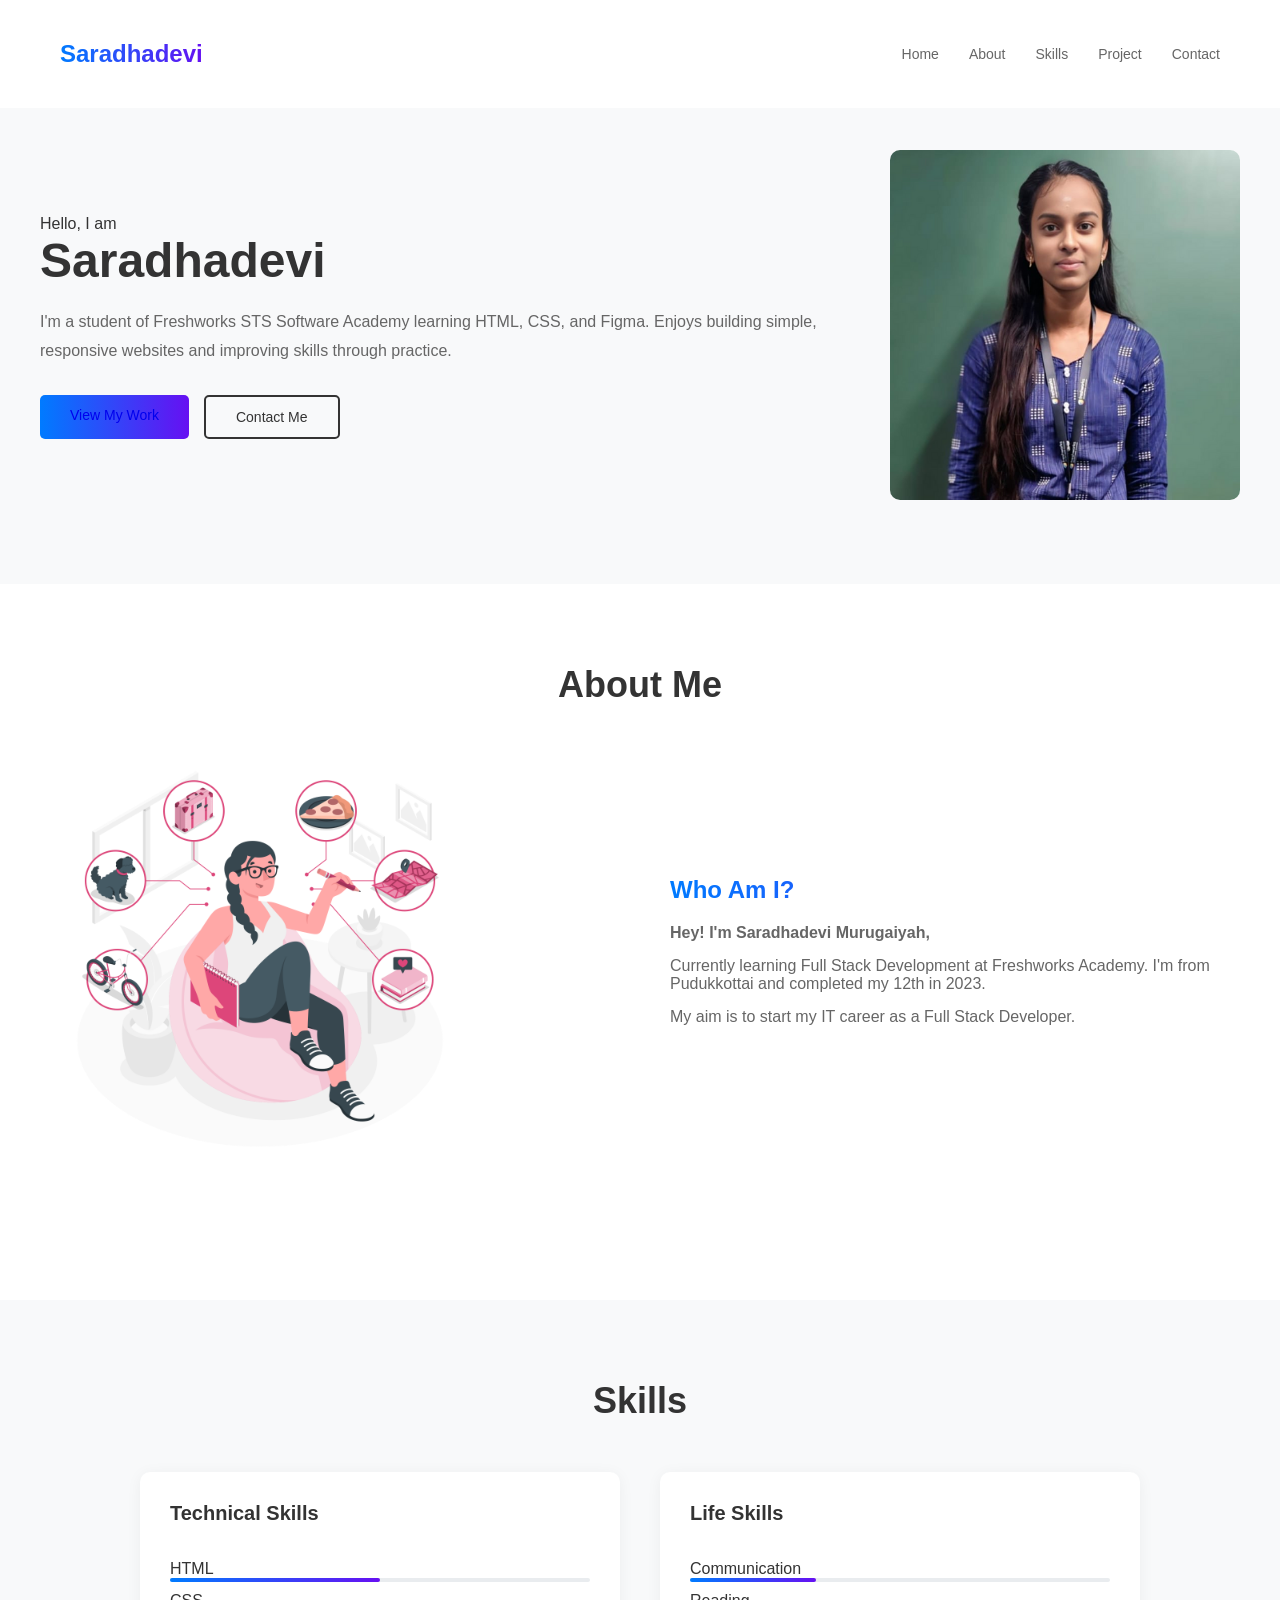
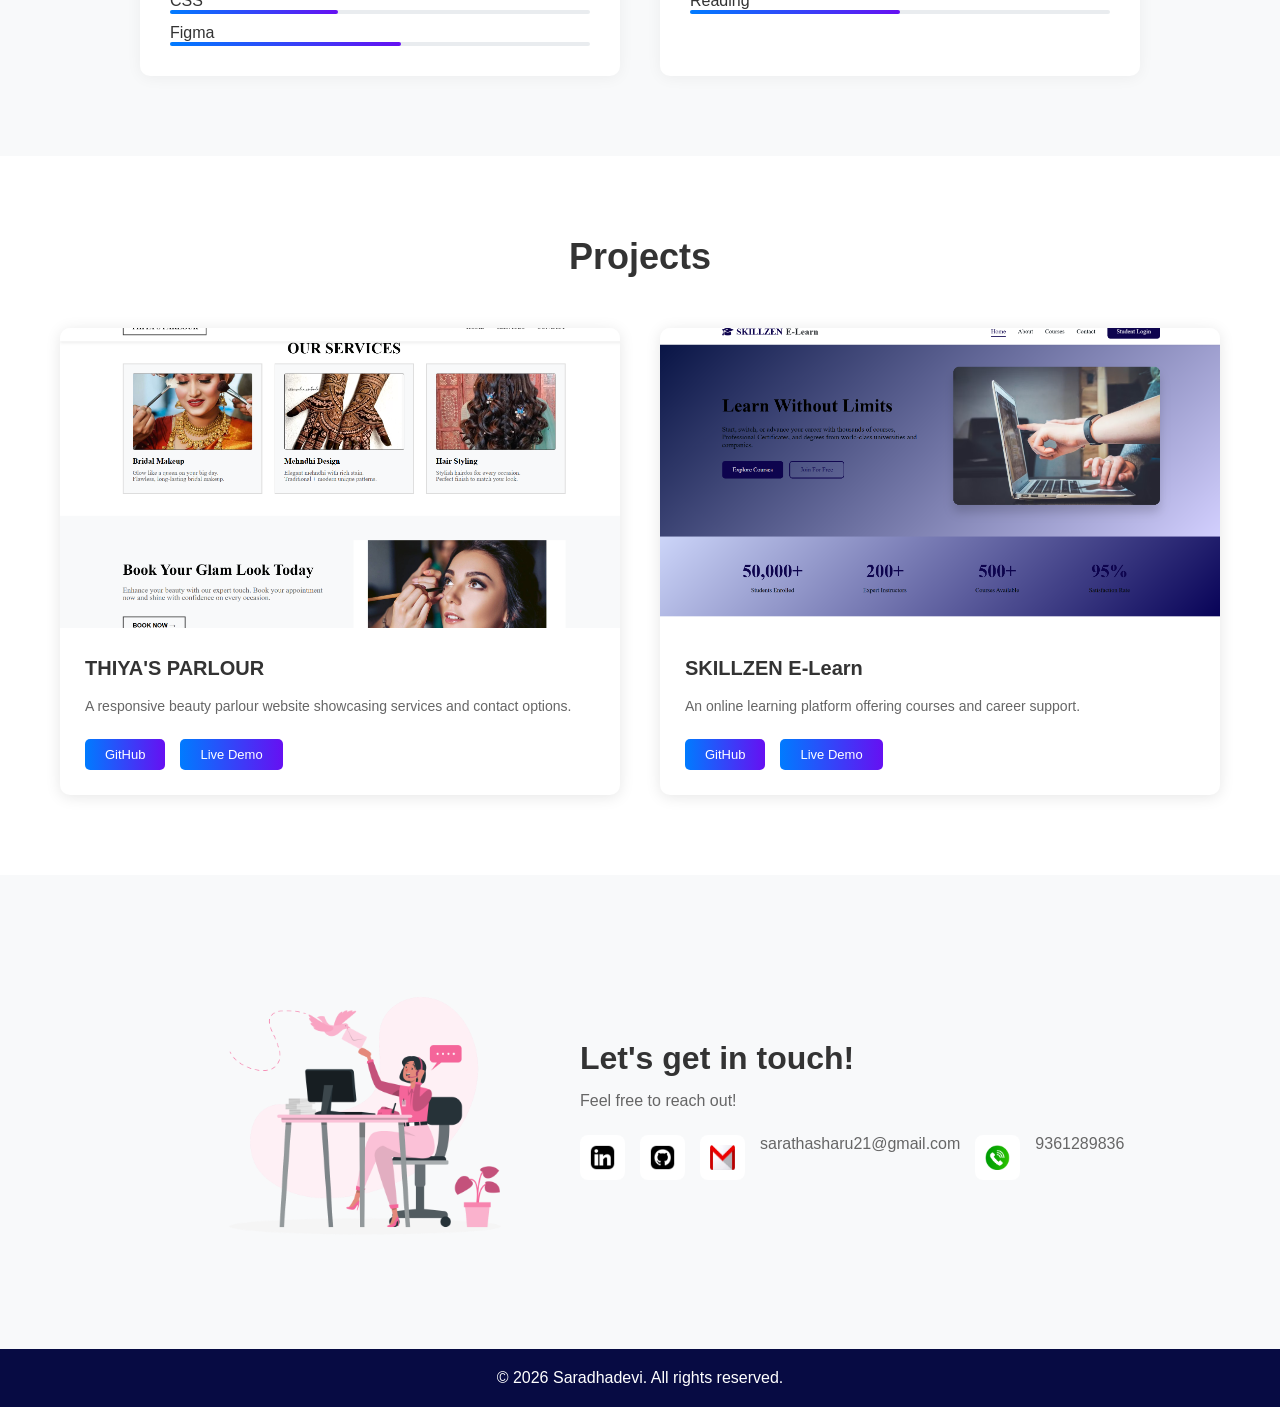
==== index.html @ 13717f13 "changes" ====
<!doctype html>
<html lang="en">
  <head>
    <meta charset="UTF-8" />
    <meta name="viewport" content="width=device-width, initial-scale=1.0" />
    <title>Saradhadevi | Portfolio</title>
    <link rel="stylesheet" href="style.css" />
  </head>

  <body>
    <!-- Navigation -->
    <nav>
      <div class="nav-container">
        <a href="#home" class="logo">Saradhadevi</a>
        <ul class="nav-links">
          <li><a href="#home">Home</a></li>
          <li><a href="#about">About</a></li>
          <li><a href="#skills">Skills</a></li>
          <li><a href="#portfolio">Project</a></li>
          <li><a href="#contact">Contact</a></li>
        </ul>
      </div>
    </nav>

    <!-- Home Section -->
    <section id="home" class="home-section">
      <div class="home-container">
        <div class="home-text">
          <p class="heading">Hello, I am</p>
          <h1 class="name">Saradhadevi</h1>
          <p class="description">
            I'm a student of Freshworks STS Software Academy learning HTML, CSS,
            and Figma. Enjoys building simple, responsive websites and improving
            skills through practice.
          </p>
          <div class="buttons">
            <a href="#portfolio" class="btn btn-primary">View My Work</a>
            <a href="#contact" class="btn btn-secondary">Contact Me</a>
          </div>
        </div>
        <div class="home-image">
          <img src="assets/saratha's pic.png" alt="Saradhadevi" />
        </div>
      </div>
    </section>

    <!-- About Section -->
    <section id="about" class="about-section">
      <h2 class="section-title">About Me</h2>

      <div class="about-block">
        <div class="about-image">
          <img src="assets/about-me1.png" alt="Saradhadevi at work" />
        </div>
        <div class="about-text">
          <h3>Who Am I?</h3>
          <p><strong>Hey! I'm Saradhadevi Murugaiyah,</strong></p>
          <p>
            Currently learning Full Stack Development at Freshworks Academy. I'm
            from Pudukkottai and completed my 12th in 2023.
          </p>
          <p>My aim is to start my IT career as a Full Stack Developer.</p>
        </div>
      </div>
    </section>

    <!-- Skills Section -->
    <section id="skills" class="skills-section">
      <h2 class="section-title">Skills</h2>

      <div class="skills-container">
        <div class="skills-box">
          <h3>Technical Skills</h3>

          <div class="skill">
            <span>HTML</span>
            <div class="skill-bar">
              <div class="skill-fill" style="width: 50%"></div>
            </div>
          </div>

          <div class="skill">
            <span>CSS</span>
            <div class="skill-bar">
              <div class="skill-fill" style="width: 40%"></div>
            </div>
          </div>

          <div class="skill">
            <span>Figma</span>
            <div class="skill-bar">
              <div class="skill-fill" style="width: 55%"></div>
            </div>
          </div>
        </div>

        <div class="skills-box">
          <h3>Life Skills</h3>

          <div class="skill">
            <span>Communication</span>
            <div class="skill-bar">
              <div class="skill-fill" style="width: 30%"></div>
            </div>
          </div>

          <div class="skill">
            <span>Reading</span>
            <div class="skill-bar">
              <div class="skill-fill" style="width: 50%"></div>
            </div>
          </div>
        </div>
      </div>
    </section>

    <!-- Projects Section -->
    <section id="portfolio" class="portfolio-section">
      <h2 class="section-title">Projects</h2>

      <div class="projects-container">
        <div class="project-card">
          <img src="assets/parlour.png" alt="Thiya's Parlour" />
          <div class="project-info">
            <h3>THIYA'S PARLOUR</h3>
            <p>
              A responsive beauty parlour website showcasing services and
              contact options.
            </p>
            <div class="project-links">
              <a href="https://github.com/sarathasharu21-bot/static-webpage"
                >GitHub</a
              >
              <a href="https://sarathasharu21-bot.github.io/static-webpage/"
                >Live Demo</a
              >
            </div>
          </div>
        </div>

        <div class="project-card">
          <img src="assets/Skillzen.png" alt="Skillzen E-Learn" />
          <div class="project-info">
            <h3>SKILLZEN E-Learn</h3>
            <p>
              An online learning platform offering courses and career support.
            </p>
            <div class="project-links">
              <a href="https://github.com/sarathasharu21-bot/Skillzen"
                >GitHub</a
              >
              <a href="https://sarathasharu21-bot.github.io/Skillzen-E-Learn/"
                >Live Demo</a
              >
            </div>
          </div>
        </div>
      </div>
    </section>

    <!-- Contact Section -->
    <section id="contact" class="contact-section">
      <div class="contact-container">
        <div class="contact-image">
          <img src="assets/Contact-me-img.png" alt="Contact" />
        </div>

        <div class="contact-text">
          <h2>Let's get in touch!</h2>
          <p>Feel free to reach out!</p>

          <div class="social-links">
            <a href="https://linkedin.com/in/saradhadevi-m-418635389/">
              <img src="assets/linkedin.png" alt="LinkedIn" />
            </a>

            <a href="https://github.com/">
              <img src="assets/github.png" alt="GitHub" />
            </a>

            <a href="mailto:sarathasharu21@gmail.com">
              <img src="assets/mail.png" alt="Email" />
            </a>
            <p>sarathasharu21@gmail.com</p>

            <a href="tel:+919361289836">
              <img src="assets/call.png" alt="Phone" />
            </a>
            <p>9361289836</p>
          </div>
        </div>
      </div>
    </section>

    <!-- Footer -->
    <footer>
      <p>&copy; 2026 Saradhadevi. All rights reserved.</p>
    </footer>
  </body>
</html>
---- style.css ----
* {
  margin: 0;
  padding: 0;
  box-sizing: border-box;
}

body {
  font-family: "Poppins", sans-serif;
  font-size: 16px;
  color: #333;
  background-color: #fff;
}

a {
  text-decoration: none;
}

/* navbar */
nav {
  background-color: #fff;
  padding: 20px;
  position: fixed;
  left: 0;
  right: 0;
}

.nav-container {
  max-width: 1200px;
  margin: auto;
  padding: 20px;
  display: flex;
  justify-content: space-between;
  align-items: center; 
} 

.logo {
  font-size: 24px;
  font-weight: 700;
  background: linear-gradient(to right, #007bff, #6610f2);
  -webkit-background-clip: text;
  -webkit-text-fill-color: transparent;
  background-clip: text;
}

.nav-links {
  display: flex;
  list-style: none;
  gap: 30px;
}

.nav-links a {
  font-size: 14px;
  font-weight: 500;
  color: #666;
}

.nav-links a:hover {
  color: #007bff;
}

/* Home Section */
.home-section {
  padding: 150px 20px 80px;
  background-color: #f8f9fa;
}

.home-container {
  max-width: 1200px;
  margin: 0 auto;
  display: flex;
  align-items: center;
  gap: 60px;
}

.home-text {
  flex: 1;
}

.Heading {
  font-size: 18px;
  color: #666;
  margin-bottom: 10px;
}

.name {
  font-size: 48px;
  font-weight: 700;
  color: #333;
  margin-bottom: 20px;
}

.description {
  font-size: 16px;
  color: #666;
  margin-bottom: 30px;
  line-height: 1.8;
}

.buttons {
  display: flex;
  gap: 15px;
}

.btn {
  padding: 12px 30px;
  font-size: 14px;
  font-weight: 500;
  border-radius: 5px;
  cursor: pointer;
}

.btn-primary {
  background: linear-gradient(to right, #007bff, #6610f2);
}

.btn-primary:hover {
  background: linear-gradient(to right, #0056b3, #520dc2);
}

.btn-secondary {
  background-color: transparent;
  color: #333;
  border: 2px solid #333;
}

.btn-secondary:hover {
  background-color: #333;
  color: #fff;
}

.home-image {
  text-align: center;
}

.home-image img {
  max-width: 350px;
  border-radius: 10px;
}

/* SECTION TITLE */
.section-title {
  font-size: 36px;
  font-weight: 700;
  text-align: center;
  margin-bottom: 50px;
  color: #333;
}

/* ABOUT SECTION */
.about-section {
  padding: 80px 20px;
  max-width: 1200px;
  margin: 0 auto;
}

.about-block {
  display: flex;
  align-items: center;
  gap: 60px;
  margin-bottom: 60px;
}

.about-image {
  flex: 1;
}

.about-image img {
  border-radius: 10px;
  max-width: 400px;
}

.about-text {
  flex: 1;
}

.about-text h3 {
  font-size: 24px;
  font-weight: 600;
  margin-bottom: 20px;
  background: linear-gradient(to right, #007bff, #6610f2);
  -webkit-background-clip: text;
  -webkit-text-fill-color: transparent;
  background-clip: text;
}

.about-text p {
  margin-bottom: 15px;
  color: #666;
}

/* SKILLS SECTION */
.skills-section {
  padding: 80px 20px;
  background-color: #f8f9fa;
}

.skills-container {
  max-width: 1000px;
  margin: 0 auto;
  display: flex;
  gap: 40px;
}

.skills-box {
  flex: 1;
  background-color: #fff;
  padding: 30px;
  border-radius: 10px;
  box-shadow: 0 2px 15px rgba(0, 0, 0, 0.05);
}

.skills-box h3 {
  font-size: 20px;
  font-weight: 600;
  margin-bottom: 35px;
  color: #333;
}

.skill {
  margin-bottom: 10px;
}

.skill:last-child {
  margin-bottom: 0;
}

.skill-info {
  display: flex;
  justify-content: space-between;
  margin-bottom: 8px;
  font-size: 14px;
  color: #666;
}

.skill-bar {
  height: 4px;
  background-color: #e9ecef;
  border-radius: 10px;
}

.skill-fill {
  height: 100%;
  background: linear-gradient(to right, #007bff, #6610f2);
  border-radius: 20px;
}

/* PROJECT SECTION */
.portfolio-section {
  padding: 80px 20px;
  max-width: 1200px;
  margin: 0 auto;
}

.projects-container {
  display: flex;
  gap: 40px;
}

.project-card {
  flex: 1;
  background-color: #fff;
  border-radius: 10px;
  overflow: hidden;
  box-shadow: 0 2px 15px rgba(0, 0, 0, 0.1);
}

.project-card img {
  width: 100%;
  height: 300px;
  object-fit: cover;
}

.project-info {
  padding: 25px;
}

.project-info h3 {
  font-size: 20px;
  font-weight: 600;
  margin-bottom: 15px;
  color: #333;
}

.project-info p {
  font-size: 14px;
  color: #666;
  margin-bottom: 20px;
  line-height: 1.7;
}

.project-links {
  display: flex;
  gap: 15px;
}

.project-links a {
  padding: 8px 20px;
  font-size: 13px;
  font-weight: 500;
  border-radius: 5px;
  background: linear-gradient(to right, #007bff, #6610f2);
  color: #fff;
}

.project-links a:hover {
  background: linear-gradient(to right, #0056b3, #520dc2);
}

/* CONTACT SECTION */
.contact-section {
  min-height: auto;   
  padding: 60px 80px; 


  background-color: #f8f9fa;
}

.contact-container {
  max-width: 900px;
  margin: 0 auto;
  display: flex;
  align-items: center;
  gap: 40px;
  
}

.contact-image {
  flex: 1;
}

.contact-image img {
  max-width: 350px;
  margin: 0 auto;
}

.contact-text {
  flex: 1;
}

.contact-text h2 {
  font-size: 32px;
  font-weight: 700;
  margin-bottom: 15px;
  color: #333;
}

.contact-text p {
  font-size: 16px;
  color: #666;
  margin-bottom: 25px;
}

.social-links {
  display: flex;
  gap: 15px;
}

.social-links img {
  width: 45px;
  height: 45px;
  padding: 10px;
  background-color: #fff;
  border-radius: 8px;
}

.social-links img:hover {
  background-color: #bcd3e9;
}

/* FOOTER */
footer {
  background-color: #070b43;
  color: #fff;
  text-align: center;
  padding: 20px;
  margin-top: 0;
  width: 100%;
  padding: 20px 0;
}
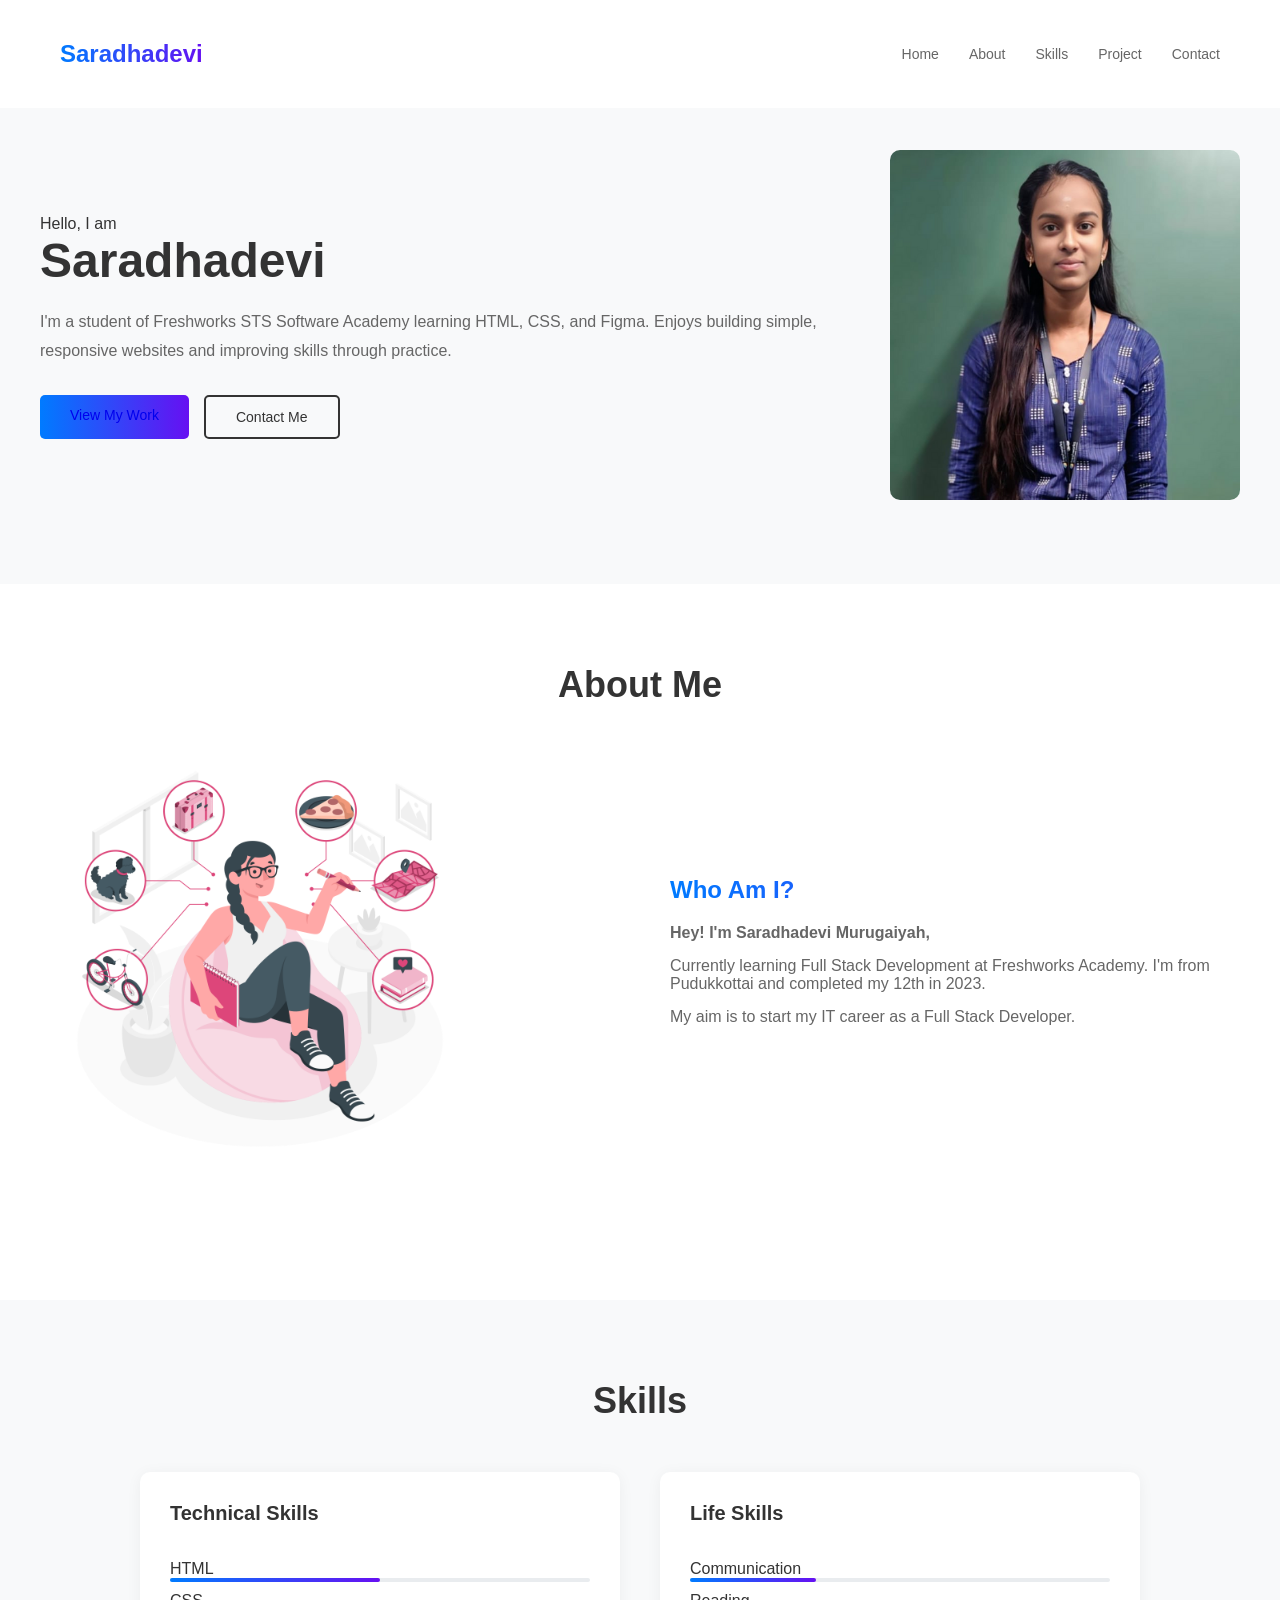
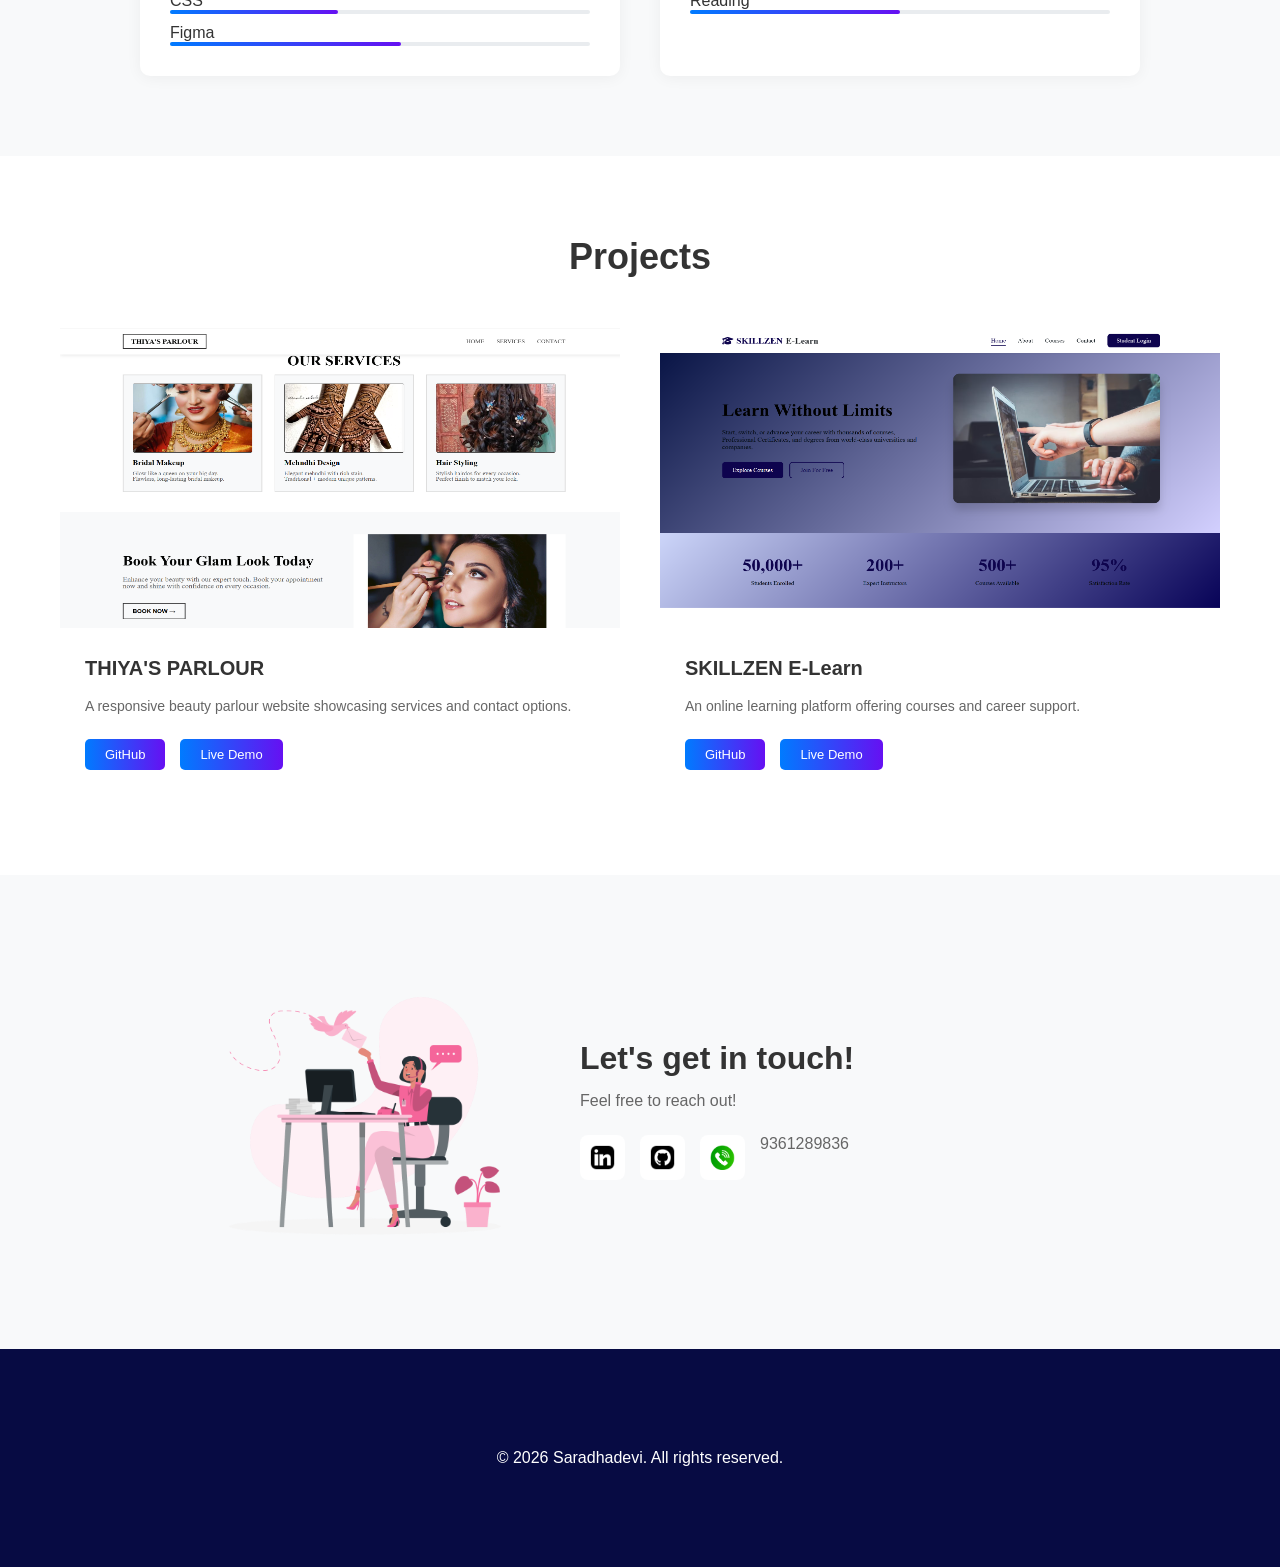
==== commit 92b1c1d4: "changes" ====
--- a/index.html
+++ b/index.html
@@ -178,10 +178,10 @@
               <img src="assets/github.png" alt="GitHub" />
             </a>
 
-            <a href="mailto:sarathasharu21@gmail.com">
-              <img src="assets/mail.png" alt="Email" />
-            </a>
-            <p>sarathasharu21@gmail.com</p>
+            <!-- <a href="mailto:sarathasharu21@gmail.com"> -->
+              <!-- <img src="assets/mail.png" alt="Email" /> -->
+            <!-- </a>
+            <p>sarathasharu21@gmail.com</p> -->
 
             <a href="tel:+919361289836">
               <img src="assets/call.png" alt="Phone" />
--- a/style.css
+++ b/style.css
@@ -106,7 +106,6 @@
   font-size: 14px;
   font-weight: 500;
   border-radius: 5px;
-  cursor: pointer;
 }
 
 .btn-primary {
@@ -260,14 +259,14 @@
   flex: 1;
   background-color: #fff;
   border-radius: 10px;
-  overflow: hidden;
-  box-shadow: 0 2px 15px rgba(0, 0, 0, 0.1);
+  /* overflow: hidden; */
+
 }
 
 .project-card img {
   width: 100%;
   height: 300px;
-  object-fit: cover;
+  /* object-fit: cover; */
 }
 
 .project-info {
@@ -310,8 +309,6 @@
 .contact-section {
   min-height: auto;   
   padding: 60px 80px; 
-
-
   background-color: #f8f9fa;
 }
 
@@ -324,18 +321,12 @@
   
 }
 
-.contact-image {
-  flex: 1;
-}
 
 .contact-image img {
   max-width: 350px;
   margin: 0 auto;
 }
 
-.contact-text {
-  flex: 1;
-}
 
 .contact-text h2 {
   font-size: 32px;
@@ -375,8 +366,8 @@
   padding: 20px;
   margin-top: 0;
   width: 100%;
-  padding: 20px 0;
-}
-
-
-
+  padding: 100px 0;
+}
+
+
+
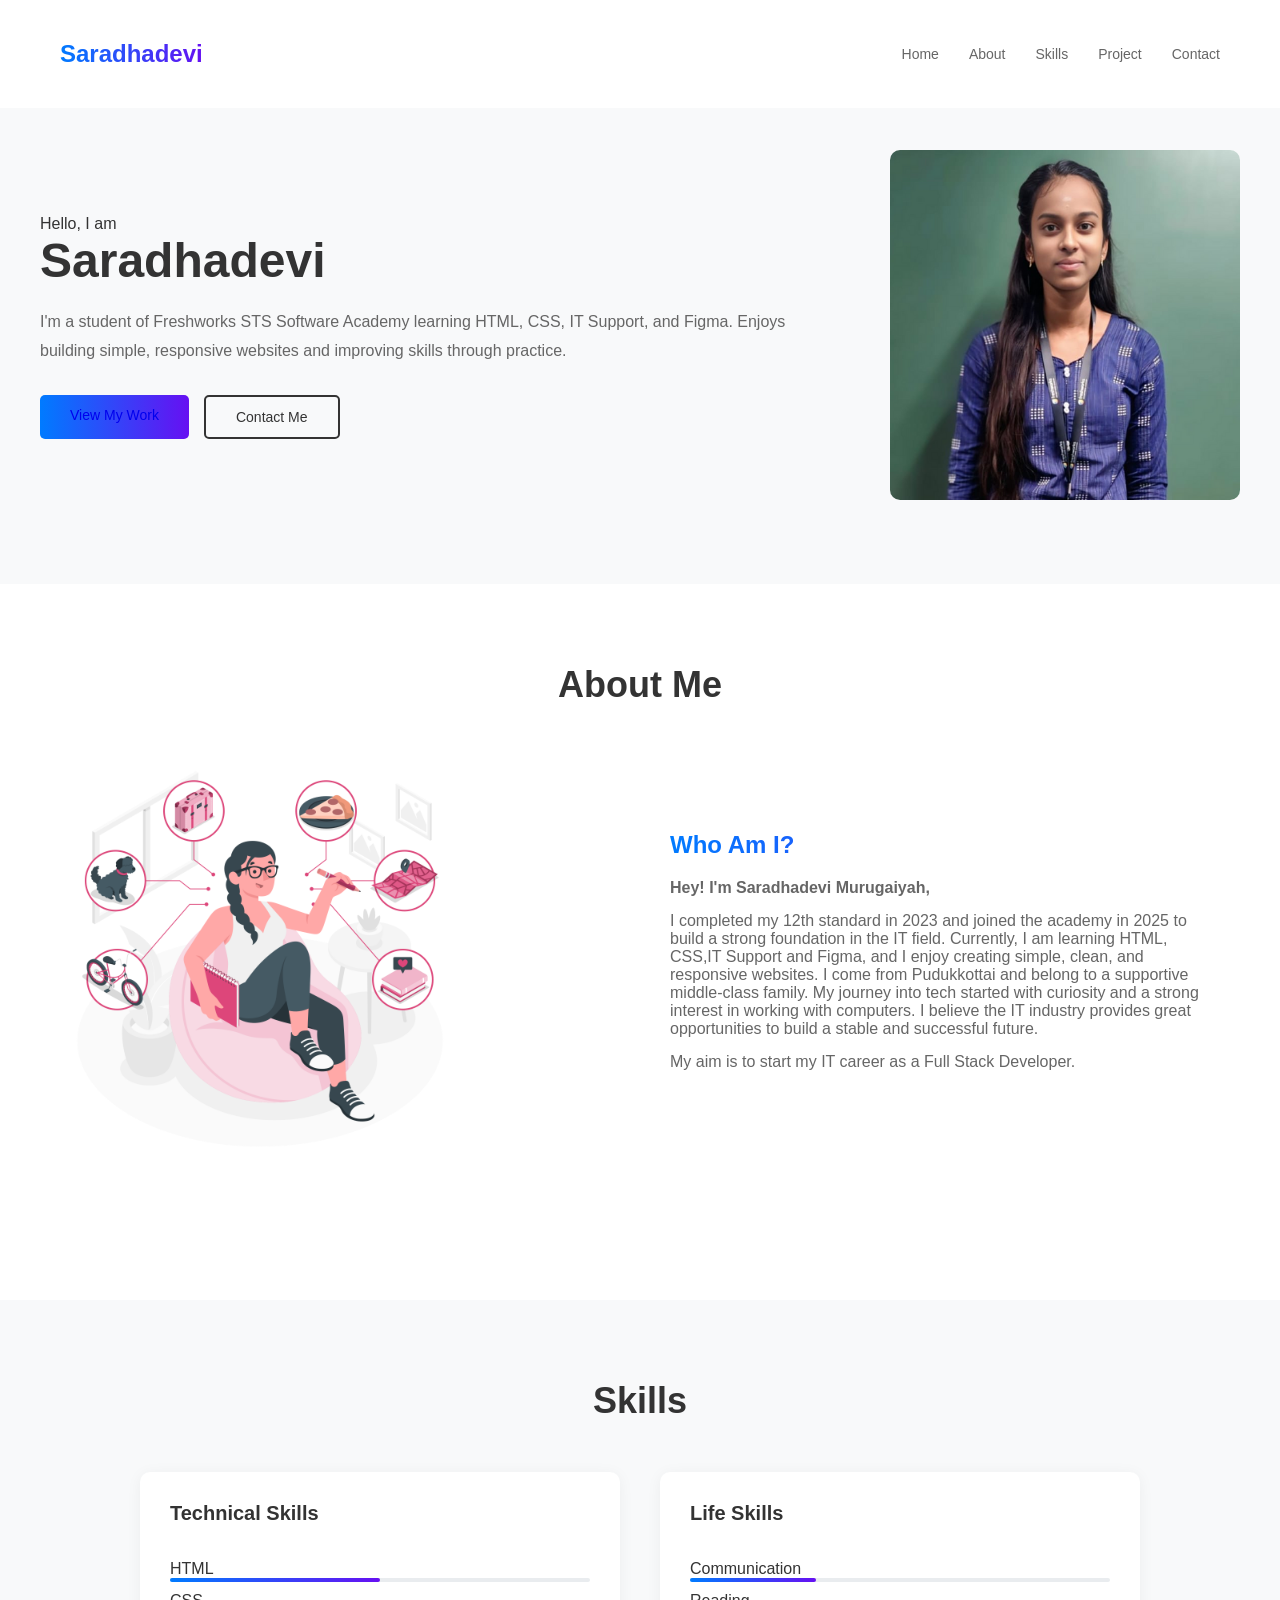
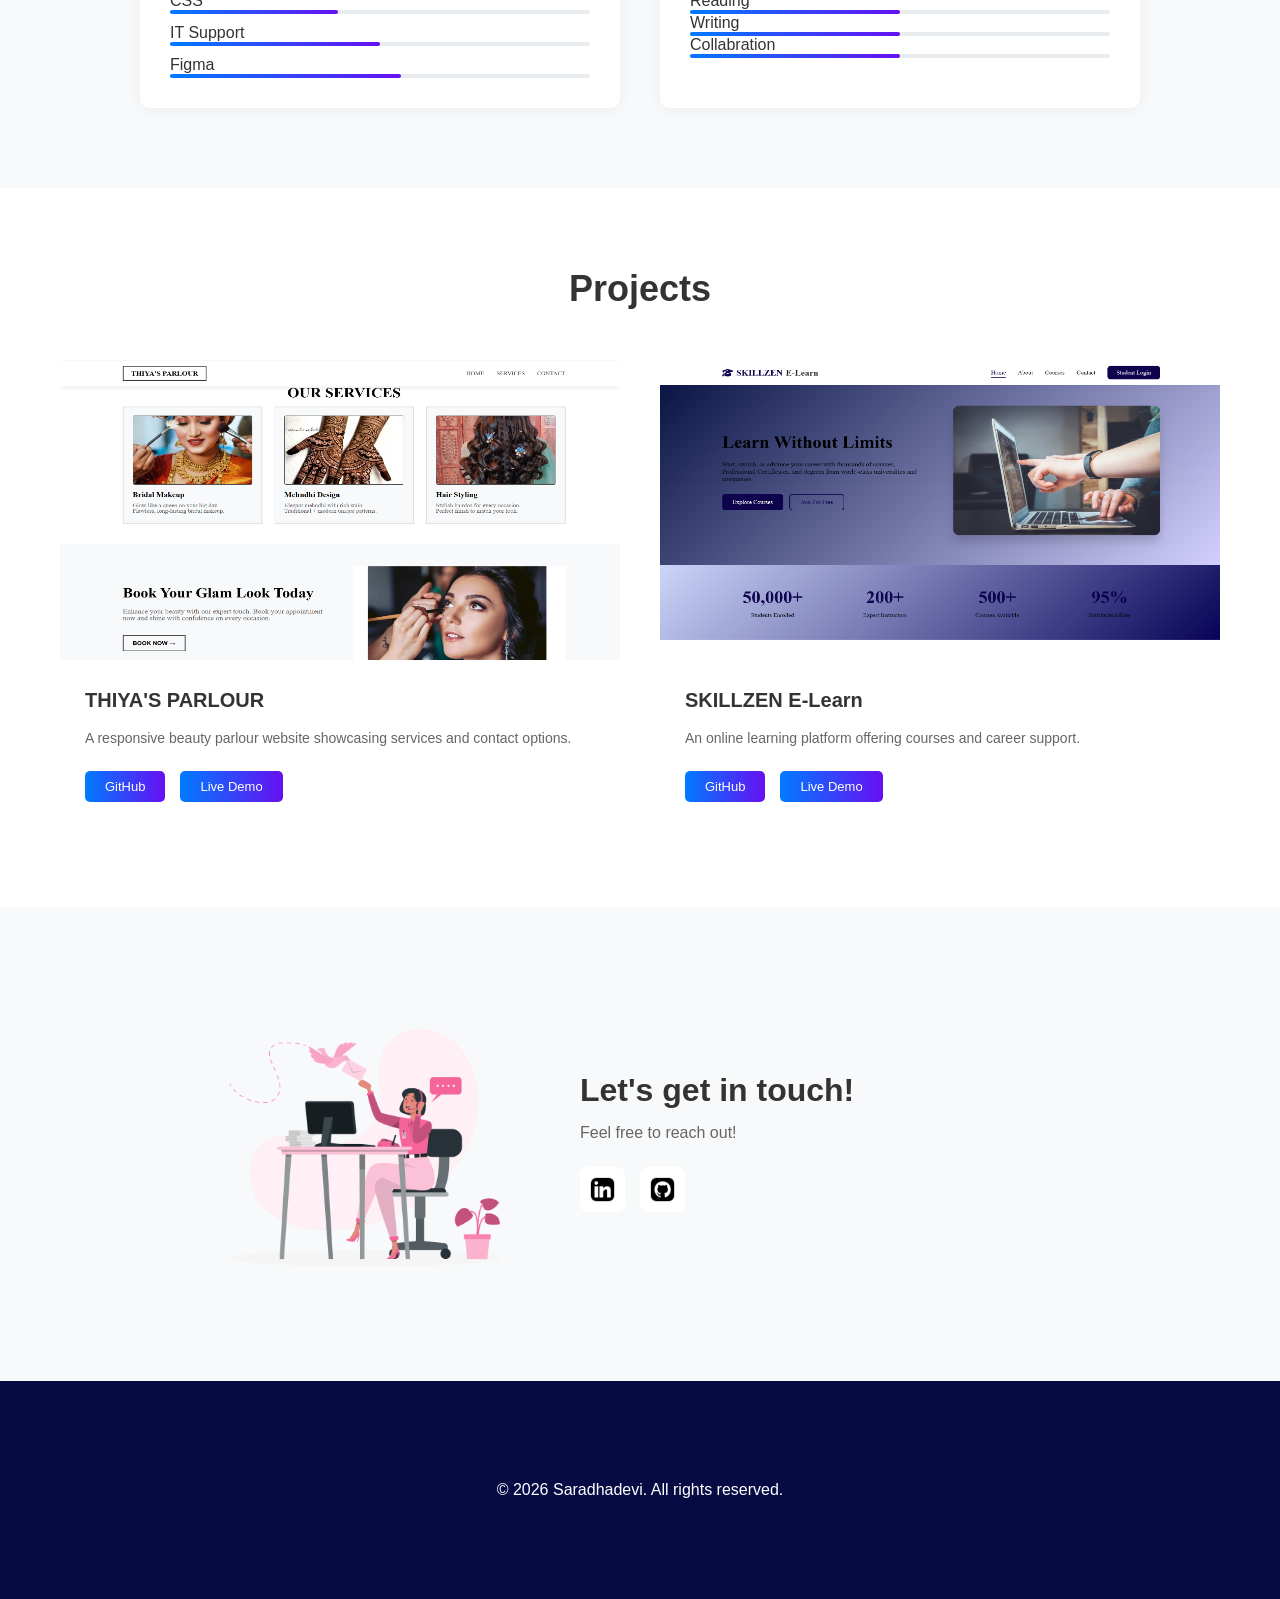
==== commit 8aec34d3: "changes" ====
--- a/index.html
+++ b/index.html
@@ -29,7 +29,7 @@
           <p class="heading">Hello, I am</p>
           <h1 class="name">Saradhadevi</h1>
           <p class="description">
-            I'm a student of Freshworks STS Software Academy learning HTML, CSS,
+            I'm a student of Freshworks STS Software Academy learning HTML, CSS, IT Support,
             and Figma. Enjoys building simple, responsive websites and improving
             skills through practice.
           </p>
@@ -56,8 +56,10 @@
           <h3>Who Am I?</h3>
           <p><strong>Hey! I'm Saradhadevi Murugaiyah,</strong></p>
           <p>
-            Currently learning Full Stack Development at Freshworks Academy. I'm
-            from Pudukkottai and completed my 12th in 2023.
+            I completed my 12th standard in 2023 and joined the academy in 2025 to build a strong foundation in the IT field. Currently, I am learning HTML, CSS,IT Support and Figma, and I enjoy creating simple, clean, and responsive websites.
+
+I come from Pudukkottai and belong to a supportive middle-class family. My journey into tech started with curiosity and a strong interest in working with computers. I believe the IT industry provides great opportunities to build a stable and successful future.
+           
           </p>
           <p>My aim is to start my IT career as a Full Stack Developer.</p>
         </div>
@@ -86,6 +88,13 @@
             </div>
           </div>
 
+           <div class="skill">
+            <span>IT Support</span>
+            <div class="skill-bar">
+              <div class="skill-fill" style="width: 50%"></div>
+            </div>
+          </div>
+
           <div class="skill">
             <span>Figma</span>
             <div class="skill-bar">
@@ -109,6 +118,19 @@
             <div class="skill-bar">
               <div class="skill-fill" style="width: 50%"></div>
             </div>
+
+              <div class="skill">
+            <span>Writing</span>
+            <div class="skill-bar">
+              <div class="skill-fill" style="width: 50%"></div>
+            </div>
+
+             <div class="skill">
+            <span>Collabration</span>
+            <div class="skill-bar">
+              <div class="skill-fill" style="width: 50%"></div>
+            </div>
+
           </div>
         </div>
       </div>
@@ -178,17 +200,17 @@
               <img src="assets/github.png" alt="GitHub" />
             </a>
 
-            <!-- <a href="mailto:sarathasharu21@gmail.com"> -->
-              <!-- <img src="assets/mail.png" alt="Email" /> -->
-            <!-- </a>
-            <p>sarathasharu21@gmail.com</p> -->
+            <!-- <a href="mailto:sarathasharu21@gmail.com">
+              <img src="assets/mail.png" alt="Email" />
+            </a>
+            <p>sarathasharu21@gmail.com</p>
 
             <a href="tel:+919361289836">
               <img src="assets/call.png" alt="Phone" />
             </a>
             <p>9361289836</p>
           </div>
-        </div>
+        </div> -->
       </div>
     </section>
 
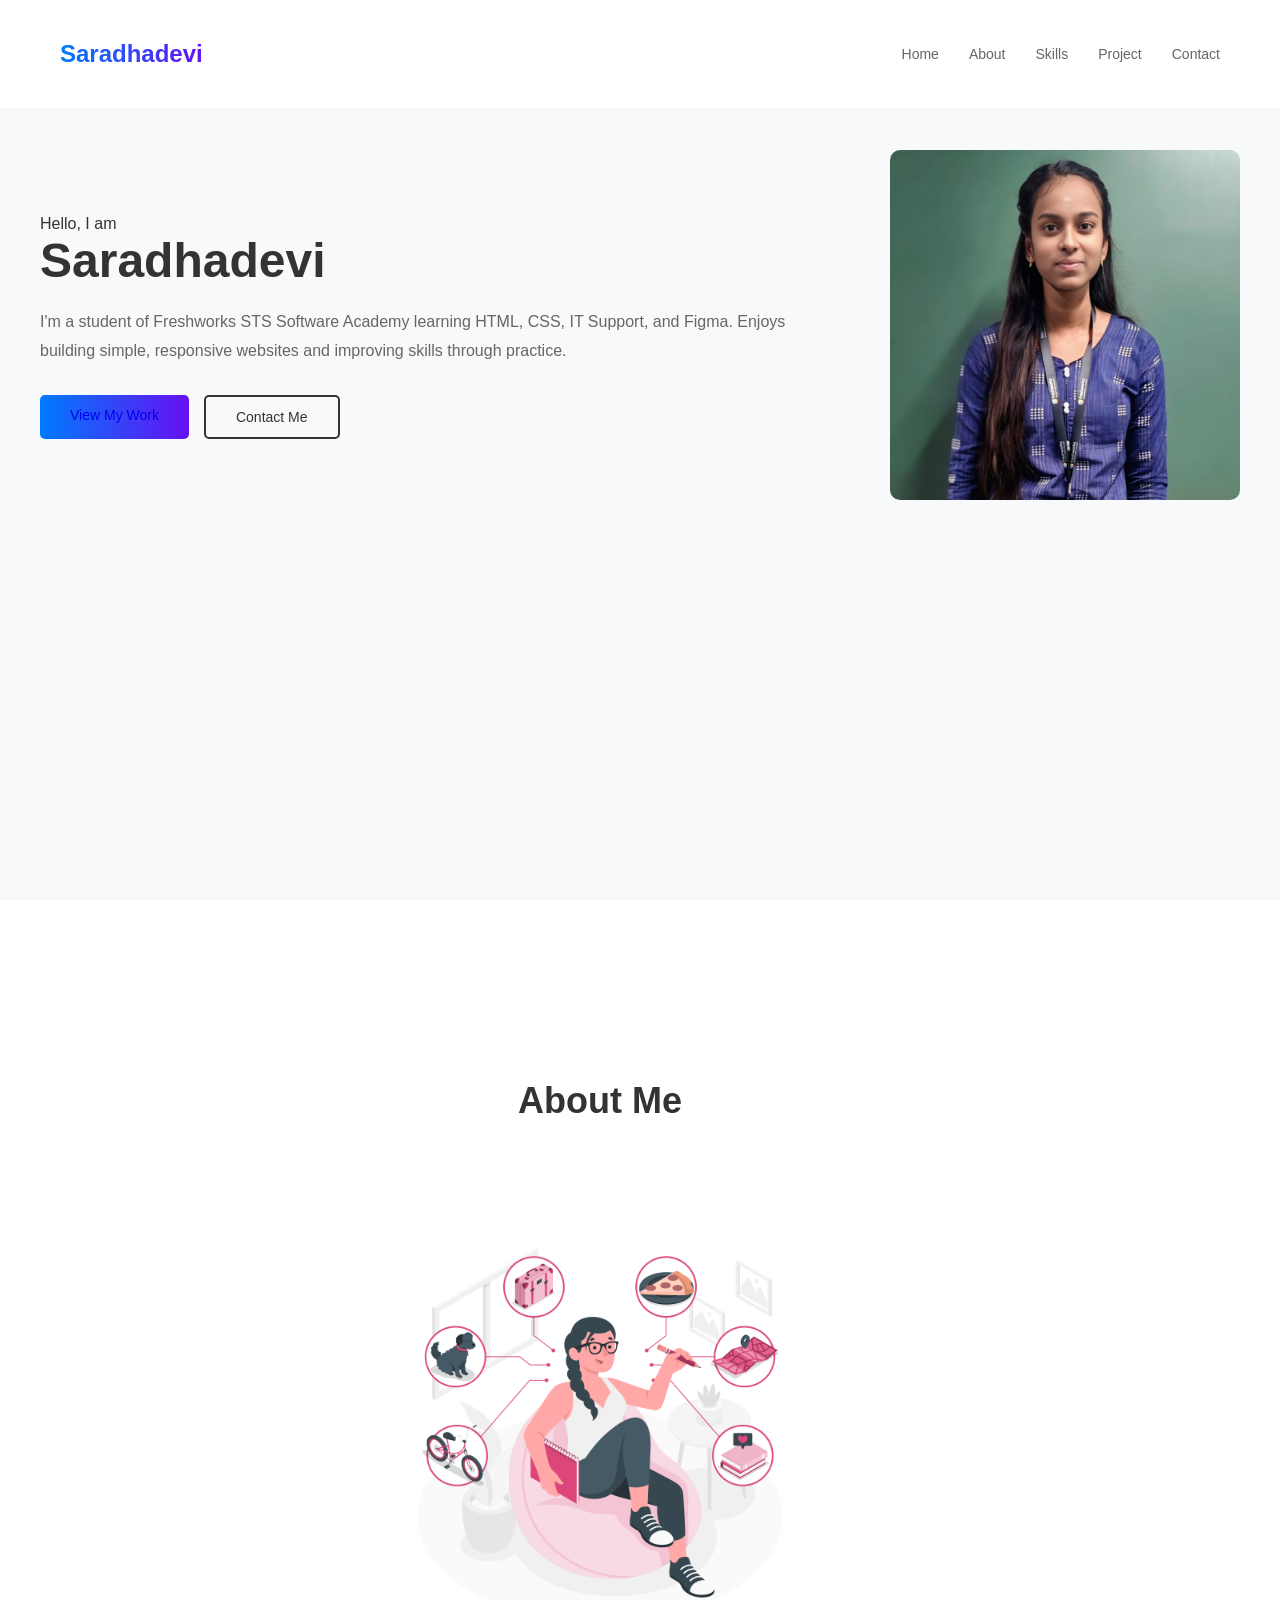
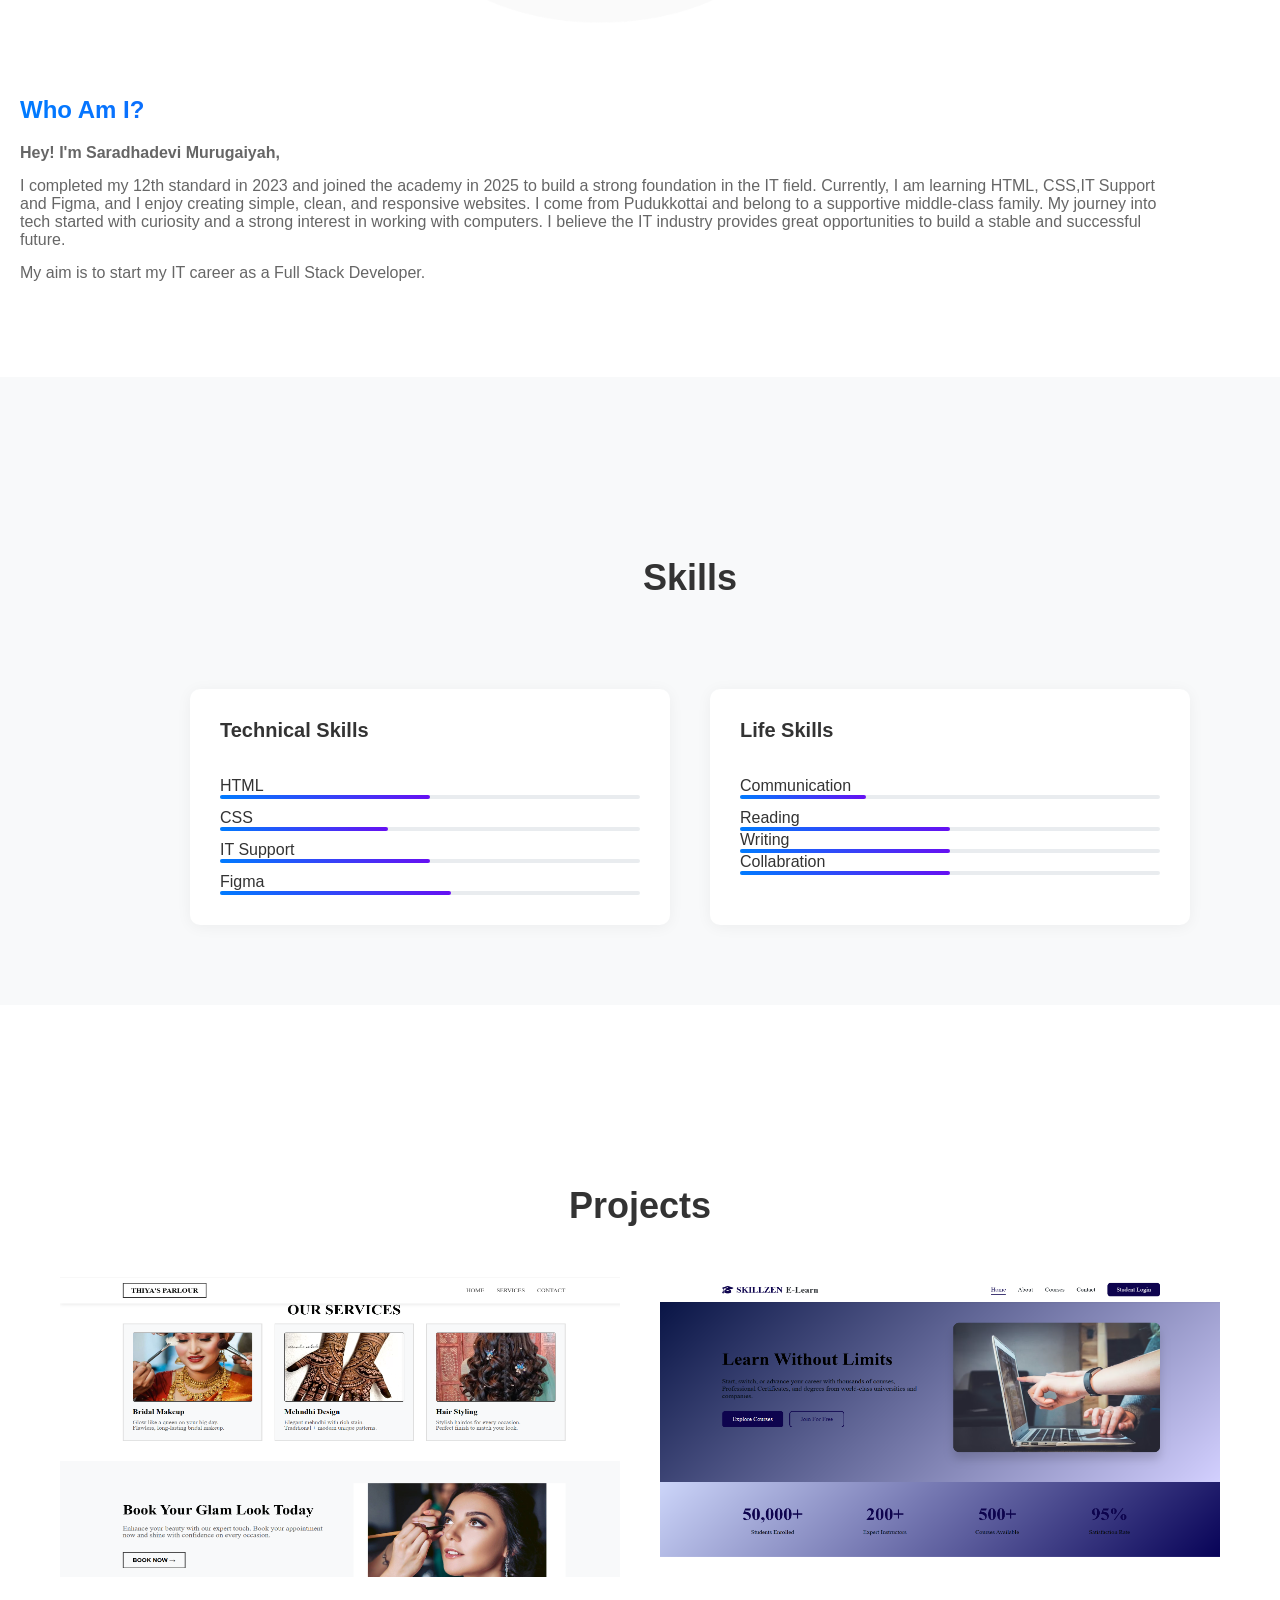
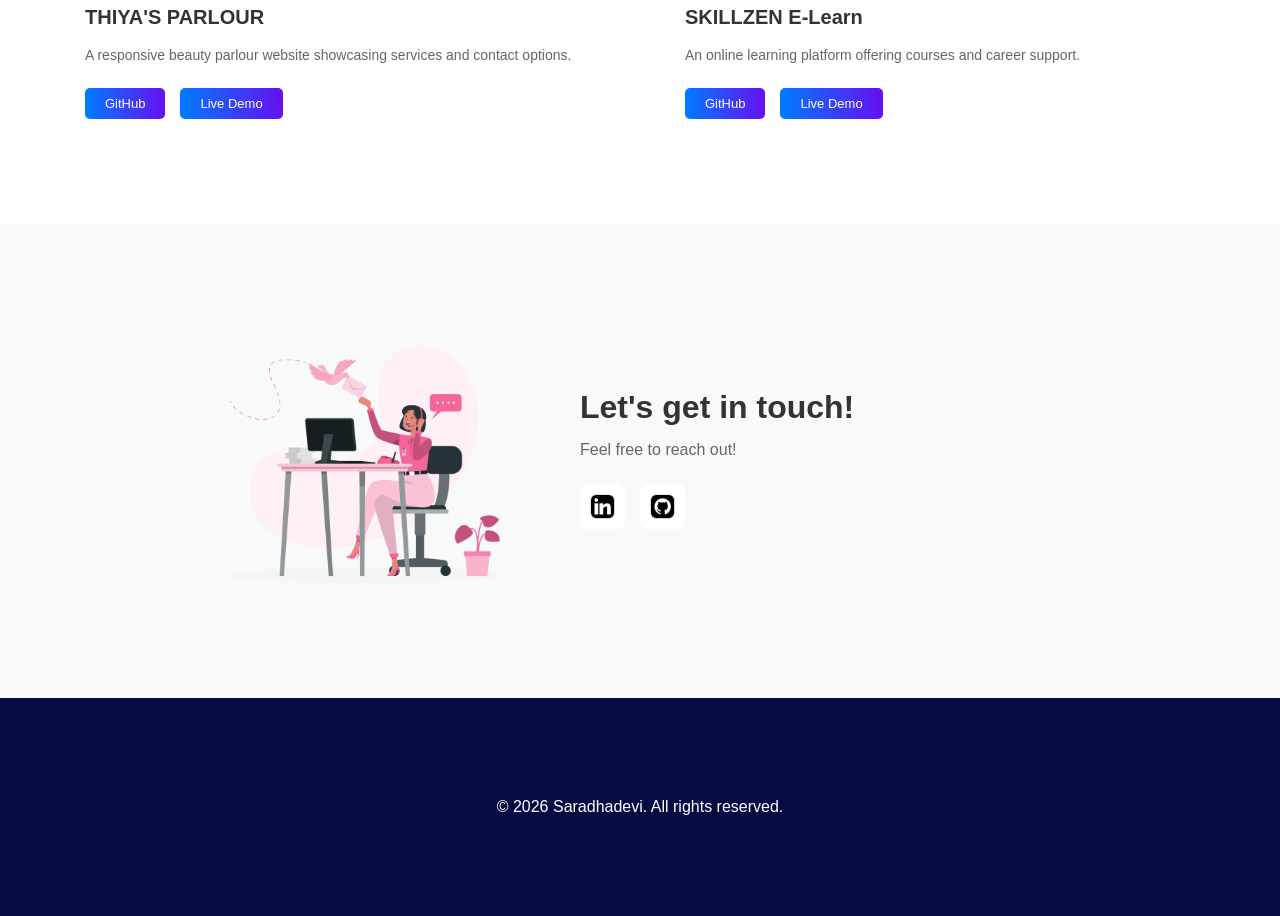
==== commit bf7eefc8: "css aligned for heading" ====
--- a/index.html
+++ b/index.html
@@ -46,9 +46,10 @@
 
     <!-- About Section -->
     <section id="about" class="about-section">
-      <h2 class="section-title">About Me</h2>
+     
 
       <div class="about-block">
+         <h2 class="section-title">About Me</h2>
         <div class="about-image">
           <img src="assets/about-me1.png" alt="Saradhadevi at work" />
         </div>
@@ -68,10 +69,12 @@
 
     <!-- Skills Section -->
     <section id="skills" class="skills-section">
-      <h2 class="section-title">Skills</h2>
+  
 
       <div class="skills-container">
-        <div class="skills-box">
+            <h2 class="section-title">Skills</h2>
+            <div class="foo">
+               <div class="skills-box">
           <h3>Technical Skills</h3>
 
           <div class="skill">
@@ -102,7 +105,6 @@
             </div>
           </div>
         </div>
-
         <div class="skills-box">
           <h3>Life Skills</h3>
 
@@ -134,50 +136,57 @@
           </div>
         </div>
       </div>
+      </div>
+            </div>
+       
+
     </section>
 
     <!-- Projects Section -->
     <section id="portfolio" class="portfolio-section">
-      <h2 class="section-title">Projects</h2>
-
-      <div class="projects-container">
-        <div class="project-card">
-          <img src="assets/parlour.png" alt="Thiya's Parlour" />
-          <div class="project-info">
-            <h3>THIYA'S PARLOUR</h3>
-            <p>
-              A responsive beauty parlour website showcasing services and
-              contact options.
-            </p>
-            <div class="project-links">
-              <a href="https://github.com/sarathasharu21-bot/static-webpage"
-                >GitHub</a
-              >
-              <a href="https://sarathasharu21-bot.github.io/static-webpage/"
-                >Live Demo</a
-              >
-            </div>
-          </div>
-        </div>
-
-        <div class="project-card">
-          <img src="assets/Skillzen.png" alt="Skillzen E-Learn" />
-          <div class="project-info">
-            <h3>SKILLZEN E-Learn</h3>
-            <p>
-              An online learning platform offering courses and career support.
-            </p>
-            <div class="project-links">
-              <a href="https://github.com/sarathasharu21-bot/Skillzen"
-                >GitHub</a
-              >
-              <a href="https://sarathasharu21-bot.github.io/Skillzen-E-Learn/"
-                >Live Demo</a
-              >
-            </div>
-          </div>
-        </div>
-      </div>
+      <div class="boo">
+
+        <h2 class="section-title">Projects</h2>
+        <div class="projects-container">
+          <div class="project-card">
+            <img src="assets/parlour.png" alt="Thiya's Parlour" />
+            <div class="project-info">
+              <h3>THIYA'S PARLOUR</h3>
+              <p>
+                A responsive beauty parlour website showcasing services and
+                contact options.
+              </p>
+              <div class="project-links">
+                <a href="https://github.com/sarathasharu21-bot/static-webpage"
+                  >GitHub</a
+                >
+                <a href="https://sarathasharu21-bot.github.io/static-webpage/"
+                  >Live Demo</a
+                >
+              </div>
+            </div>
+          </div>
+  
+          <div class="project-card">
+            <img src="assets/Skillzen.png" alt="Skillzen E-Learn" />
+            <div class="project-info">
+              <h3>SKILLZEN E-Learn</h3>
+              <p>
+                An online learning platform offering courses and career support.
+              </p>
+              <div class="project-links">
+                <a href="https://github.com/sarathasharu21-bot/Skillzen"
+                  >GitHub</a
+                >
+                <a href="https://sarathasharu21-bot.github.io/Skillzen-E-Learn/"
+                  >Live Demo</a
+                >
+              </div>
+            </div>
+          </div>
+        </div>
+      </div>
+      
     </section>
 
     <!-- Contact Section -->
--- a/style.css
+++ b/style.css
@@ -62,6 +62,7 @@
 .home-section {
   padding: 150px 20px 80px;
   background-color: #f8f9fa;
+  height: 100vh;
 }
 
 .home-container {
@@ -149,14 +150,16 @@
 .about-section {
   padding: 80px 20px;
   max-width: 1200px;
-  margin: 0 auto;
+  
 }
 
 .about-block {
   display: flex;
   align-items: center;
+  flex-direction: column;
   gap: 60px;
-  margin-bottom: 60px;
+  margin-top: 100px;
+ 
 }
 
 .about-image {
@@ -195,11 +198,22 @@
 
 .skills-container {
   max-width: 1000px;
-  margin: 0 auto;
+  margin-top: 100px;
   display: flex;
   gap: 40px;
-}
-
+  flex-direction: column;
+  margin-left: 170px
+
+
+}
+.foo{
+  display: flex;
+  gap: 40px;
+}
+
+.boo{
+  margin-top: 100px;
+}
 .skills-box {
   flex: 1;
   background-color: #fff;
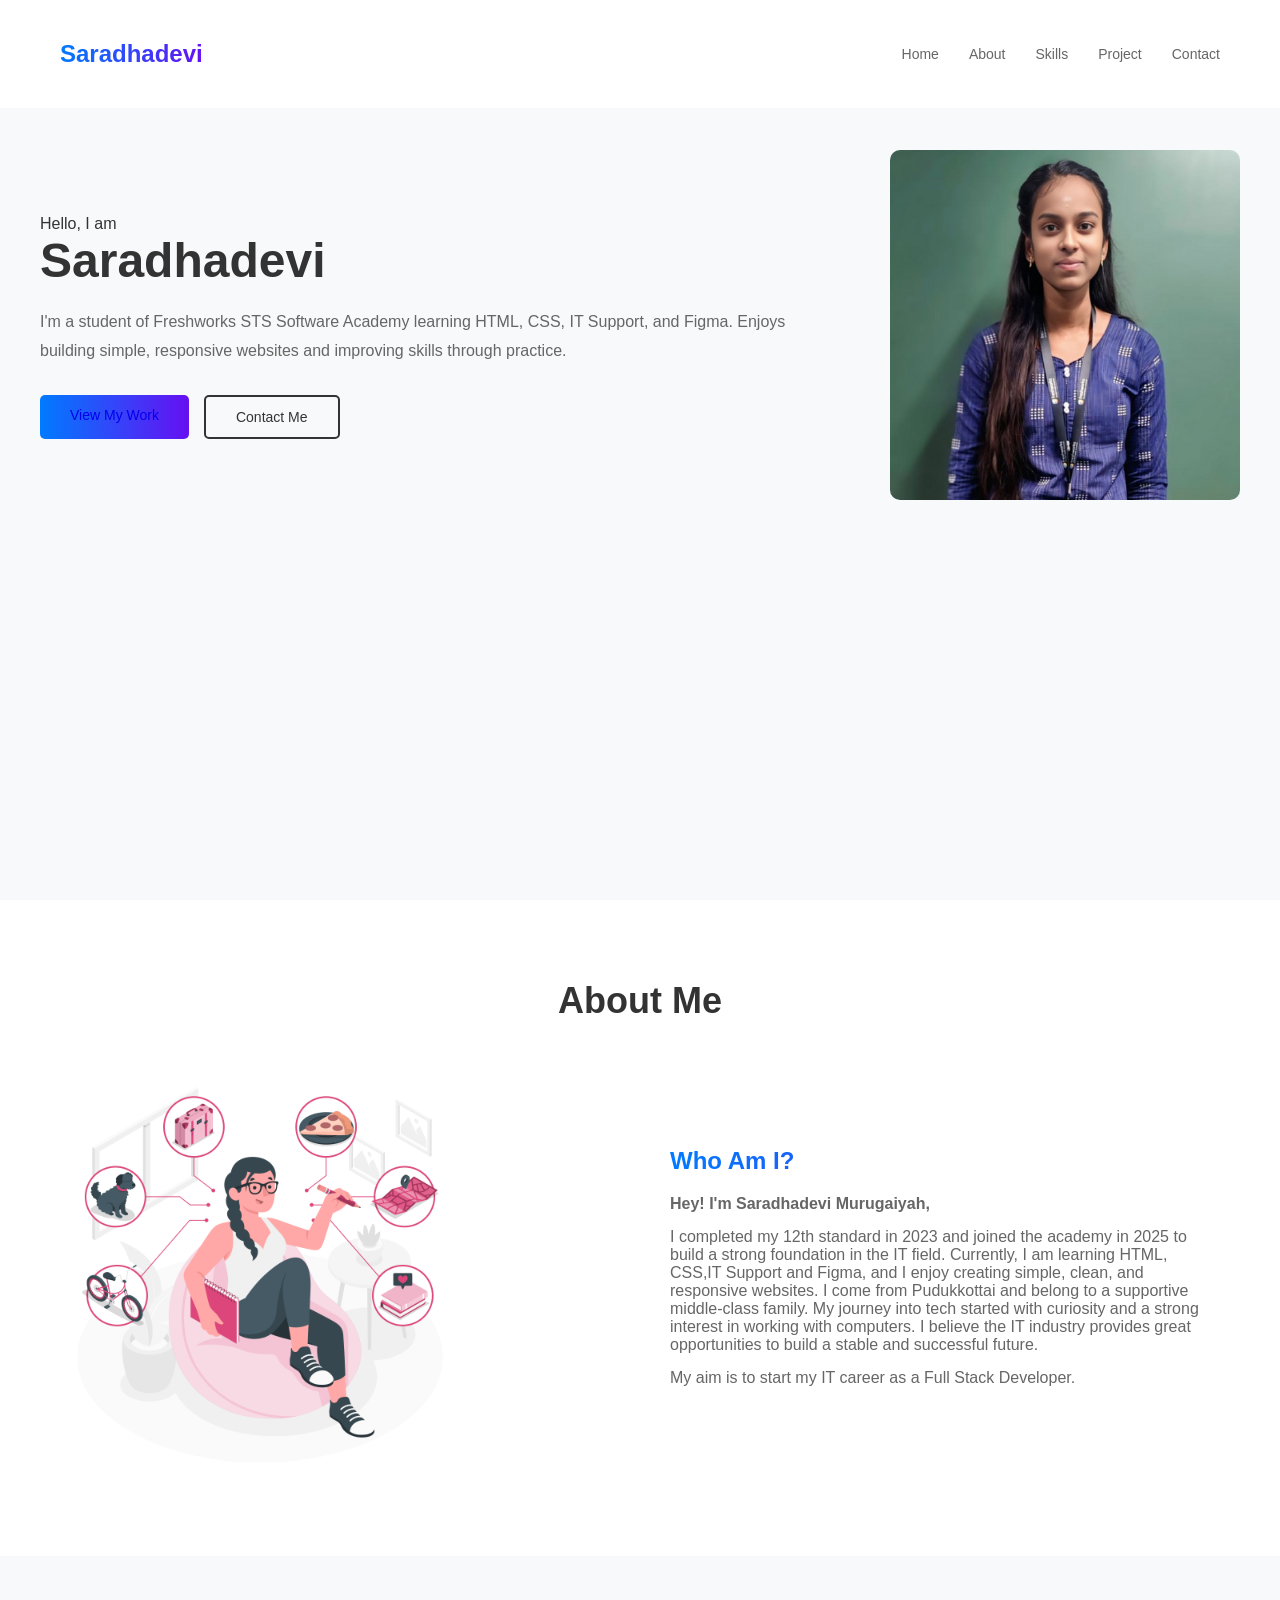
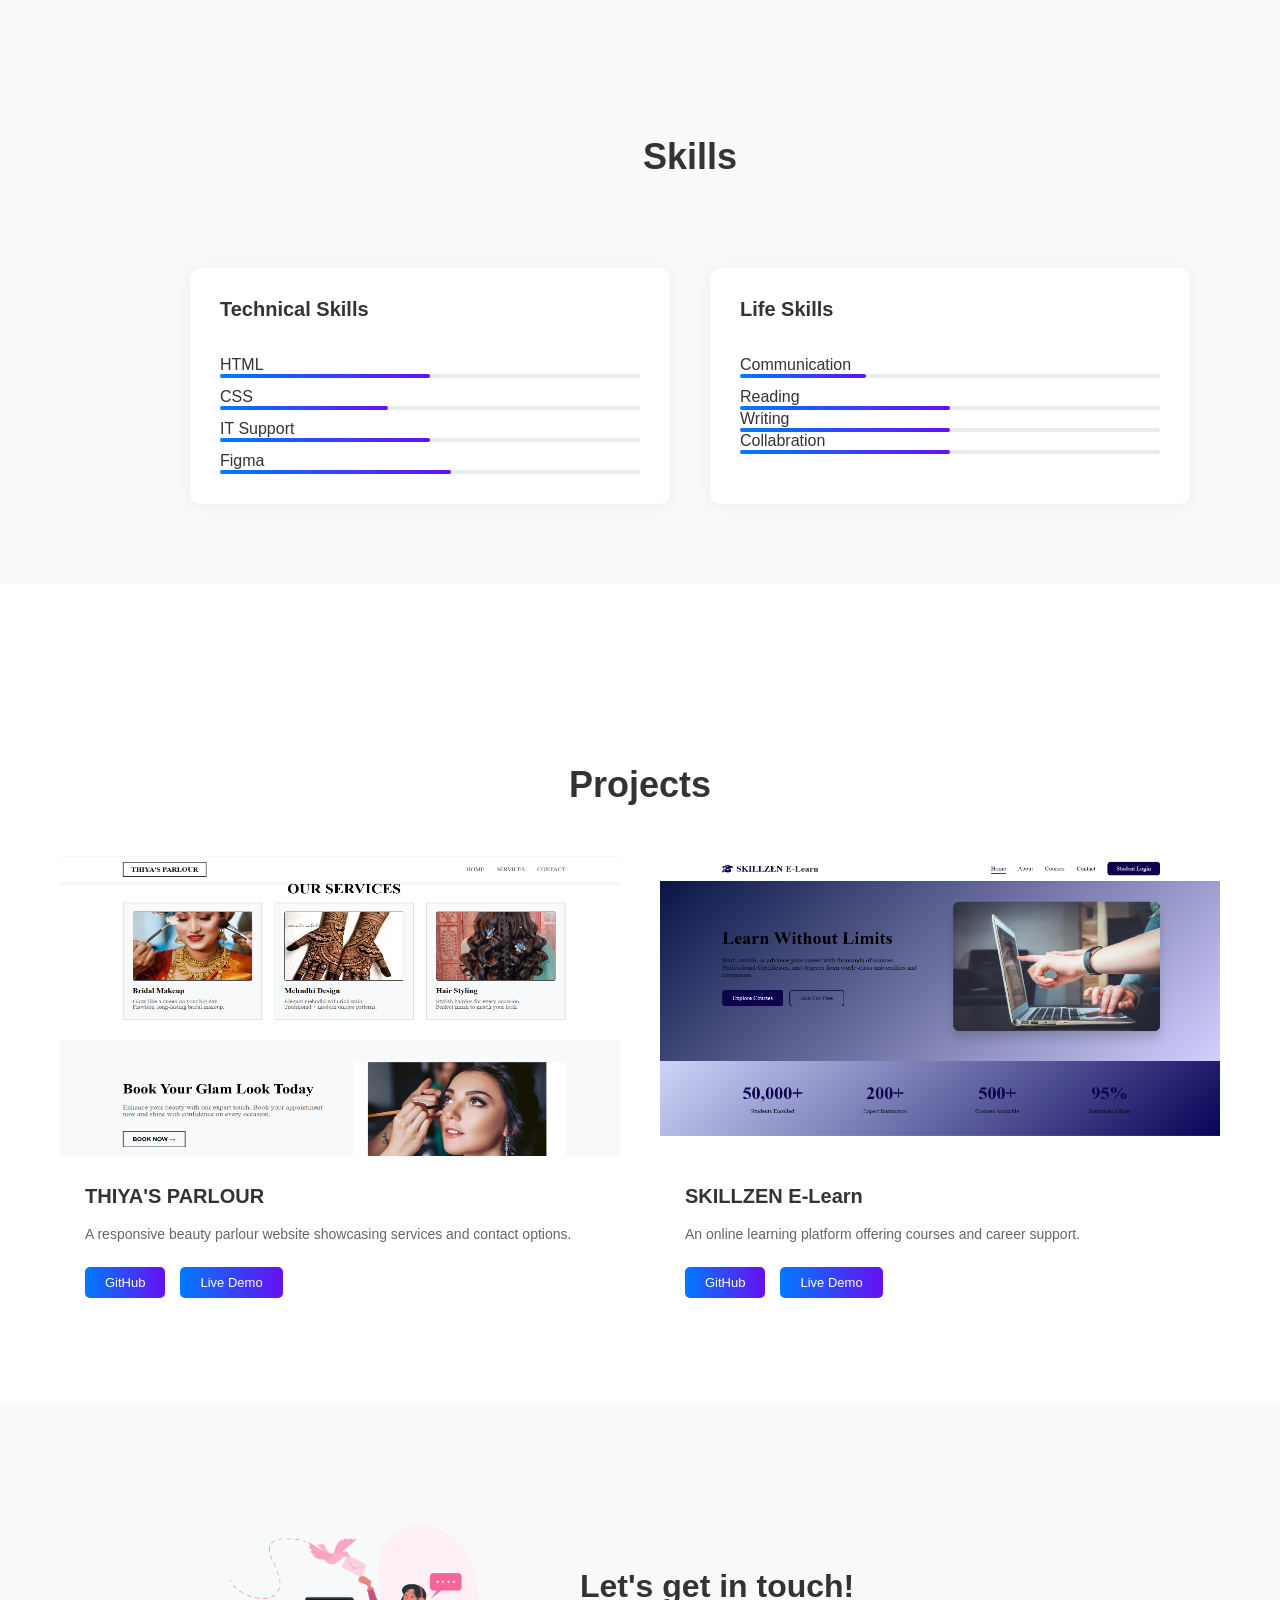
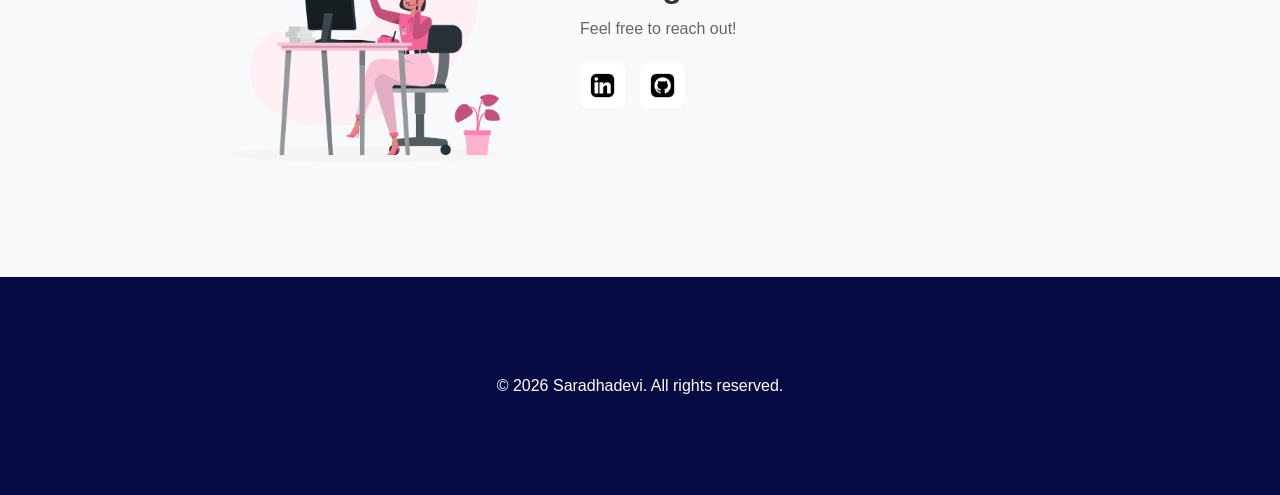
==== commit 9927b341: "html and css changes" ====
--- a/index.html
+++ b/index.html
@@ -45,27 +45,31 @@
     </section>
 
     <!-- About Section -->
-    <section id="about" class="about-section">
-     
-
-      <div class="about-block">
-         <h2 class="section-title">About Me</h2>
-        <div class="about-image">
-          <img src="assets/about-me1.png" alt="Saradhadevi at work" />
-        </div>
-        <div class="about-text">
-          <h3>Who Am I?</h3>
-          <p><strong>Hey! I'm Saradhadevi Murugaiyah,</strong></p>
+     <section id="about" class="about-section">
+
+  <h2 class="section-title">About Me</h2>
+
+  <div class="about-block">
+    
+    <div class="about-image">
+      <img src="assets/about-me1.png" alt="Saradhadevi at work" />
+    </div>
+
+    <div class="about-text">
+      <h3>Who Am I?</h3>
+      <p><strong>Hey! I'm Saradhadevi Murugaiyah,</strong></p>
           <p>
             I completed my 12th standard in 2023 and joined the academy in 2025 to build a strong foundation in the IT field. Currently, I am learning HTML, CSS,IT Support and Figma, and I enjoy creating simple, clean, and responsive websites.
 
 I come from Pudukkottai and belong to a supportive middle-class family. My journey into tech started with curiosity and a strong interest in working with computers. I believe the IT industry provides great opportunities to build a stable and successful future.
            
           </p>
-          <p>My aim is to start my IT career as a Full Stack Developer.</p>
-        </div>
-      </div>
-    </section>
+          <p>My aim is to start my IT career as a Full Stack Developer.</p></p>
+    </div>
+
+  </div>
+
+</section>
 
     <!-- Skills Section -->
     <section id="skills" class="skills-section">
--- a/style.css
+++ b/style.css
@@ -150,18 +150,22 @@
 .about-section {
   padding: 80px 20px;
   max-width: 1200px;
-  
+  margin: 0 auto;   /* center whole section */
+}
+
+.section-title {
+  text-align: center;
+  font-size: 36px;
+  font-weight: 700;
+  margin-bottom: 50px;
 }
 
 .about-block {
   display: flex;
   align-items: center;
-  flex-direction: column;
+  justify-content: space-between;
   gap: 60px;
-  margin-top: 100px;
- 
-}
-
+}
 .about-image {
   flex: 1;
 }
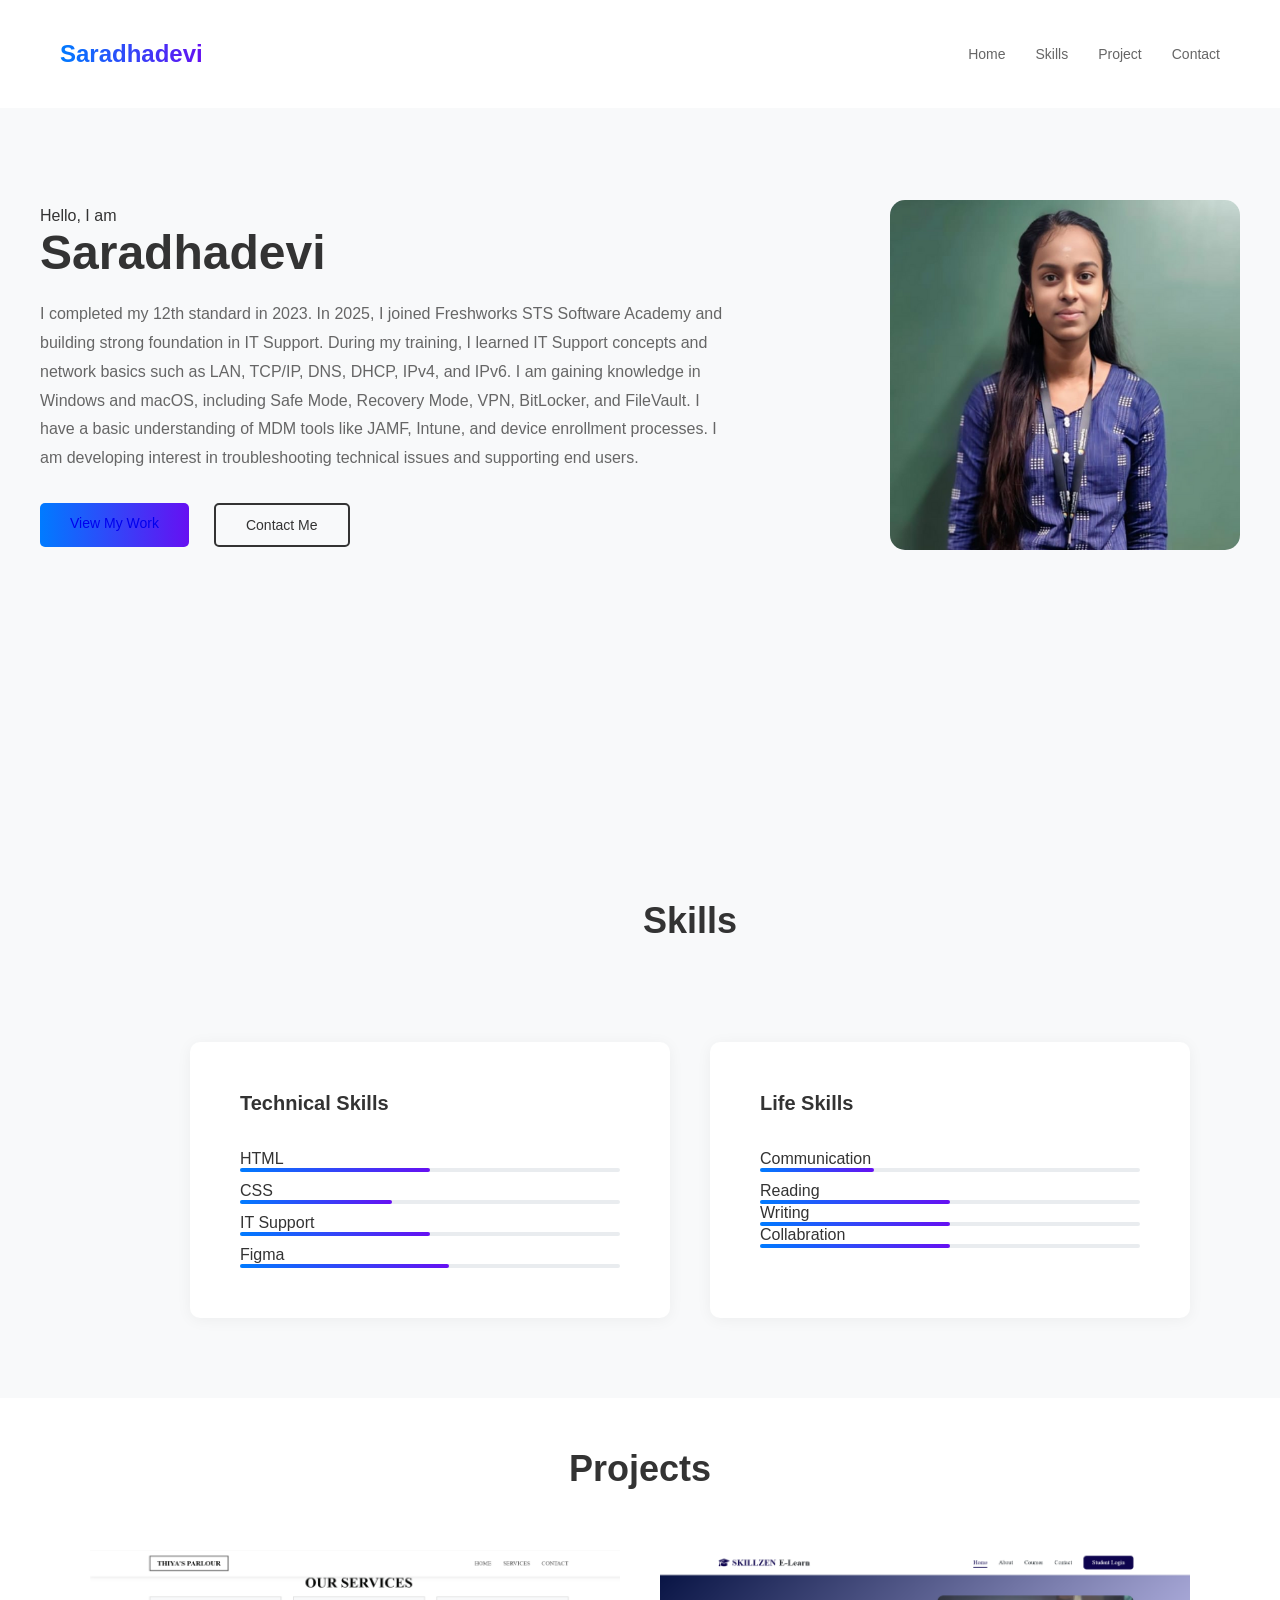
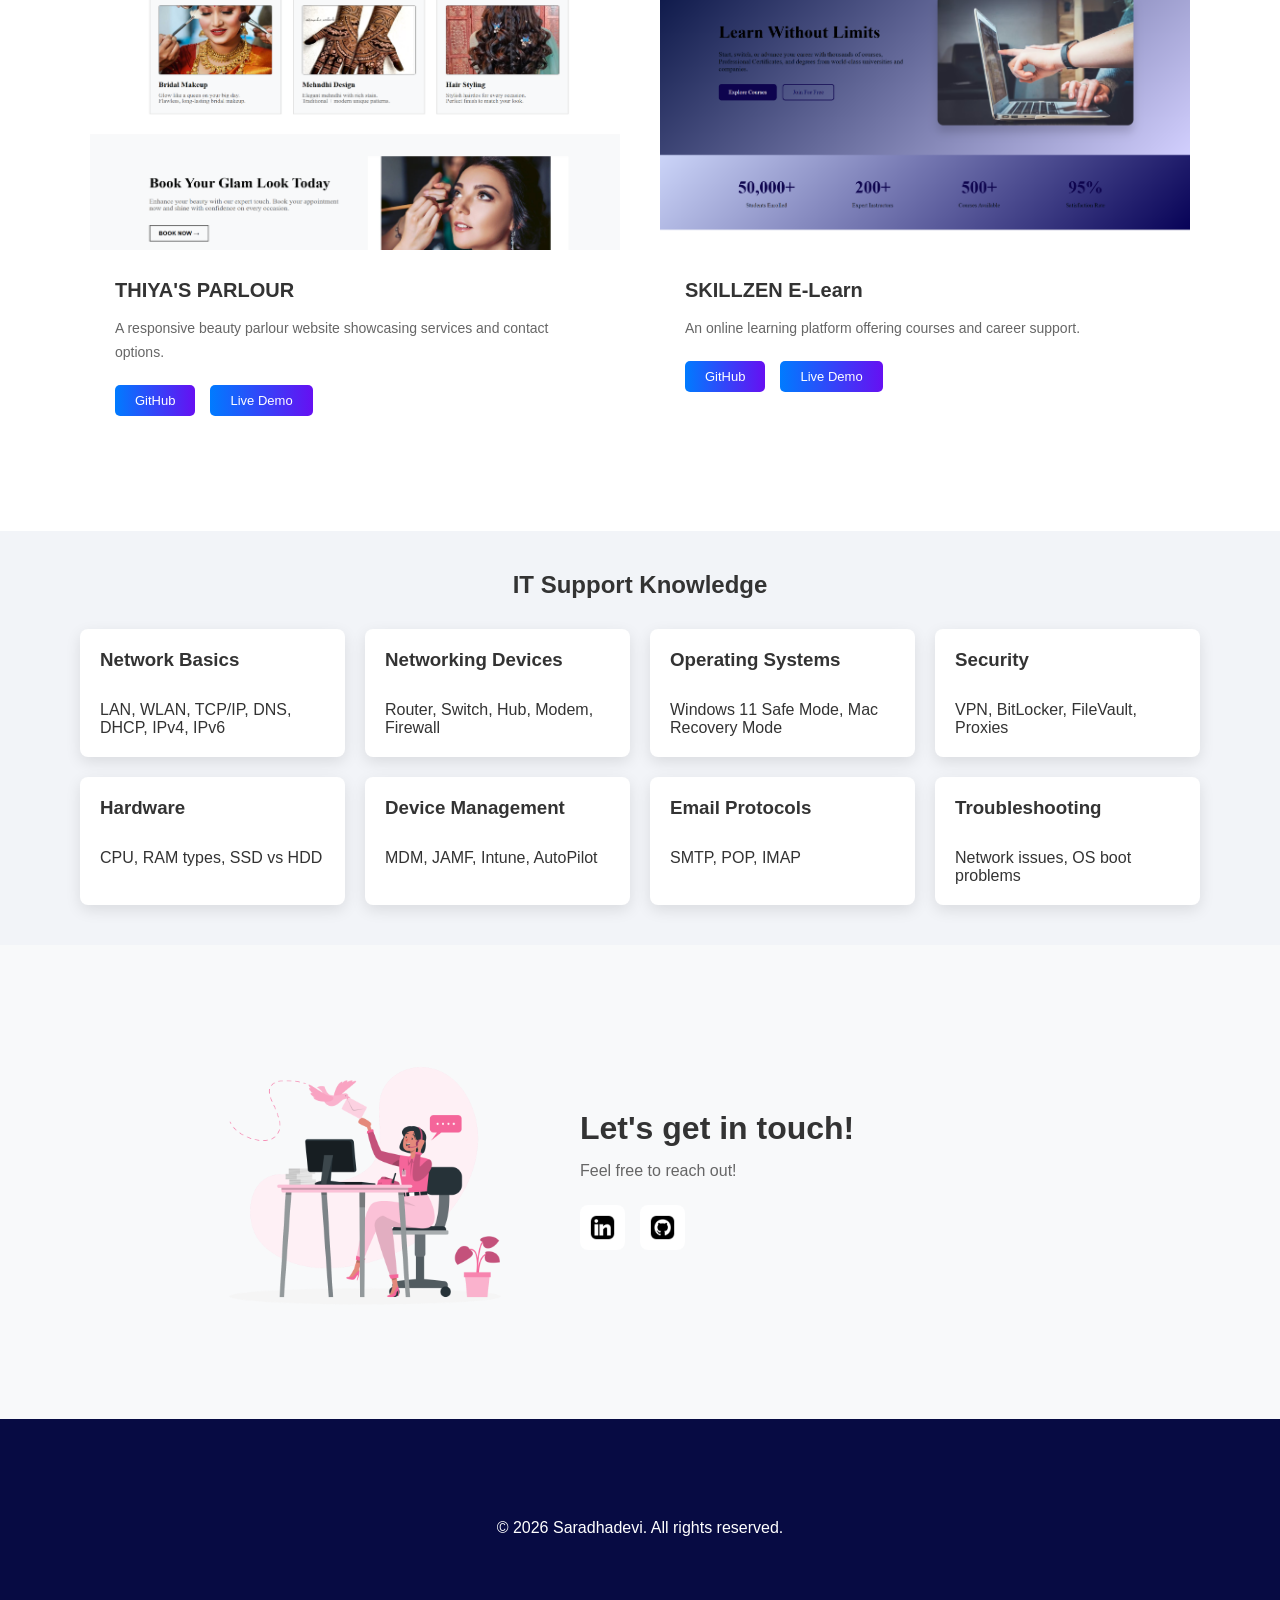
==== commit 07c4ea05: "html and css new update" ====
--- a/index.html
+++ b/index.html
@@ -4,7 +4,7 @@
     <meta charset="UTF-8" />
     <meta name="viewport" content="width=device-width, initial-scale=1.0" />
     <title>Saradhadevi | Portfolio</title>
-    <link rel="stylesheet" href="style.css" />
+    <link rel="stylesheet" href="./style.css" />
   </head>
 
   <body>
@@ -14,9 +14,9 @@
         <a href="#home" class="logo">Saradhadevi</a>
         <ul class="nav-links">
           <li><a href="#home">Home</a></li>
-          <li><a href="#about">About</a></li>
           <li><a href="#skills">Skills</a></li>
           <li><a href="#portfolio">Project</a></li>
+          
           <li><a href="#contact">Contact</a></li>
         </ul>
       </div>
@@ -29,9 +29,12 @@
           <p class="heading">Hello, I am</p>
           <h1 class="name">Saradhadevi</h1>
           <p class="description">
-            I'm a student of Freshworks STS Software Academy learning HTML, CSS, IT Support,
-            and Figma. Enjoys building simple, responsive websites and improving
-            skills through practice.
+            I completed my 12th standard in 2023.
+In 2025, I joined Freshworks STS Software Academy and building strong  foundation in IT Support.
+During my training, I learned IT Support concepts and network basics such as LAN, TCP/IP, DNS, DHCP, IPv4, and IPv6.
+I  am gaining knowledge in Windows and macOS, including Safe Mode, Recovery Mode, VPN, BitLocker, and FileVault.
+I have a basic understanding of MDM tools like JAMF, Intune, and device enrollment processes.
+I am  developing interest in troubleshooting technical issues and supporting end users.
           </p>
           <div class="buttons">
             <a href="#portfolio" class="btn btn-primary">View My Work</a>
@@ -44,7 +47,7 @@
       </div>
     </section>
 
-    <!-- About Section -->
+    <!-- About Section
      <section id="about" class="about-section">
 
   <h2 class="section-title">About Me</h2>
@@ -55,21 +58,23 @@
       <img src="assets/about-me1.png" alt="Saradhadevi at work" />
     </div>
 
-    <div class="about-text">
-      <h3>Who Am I?</h3>
-      <p><strong>Hey! I'm Saradhadevi Murugaiyah,</strong></p>
-          <p>
-            I completed my 12th standard in 2023 and joined the academy in 2025 to build a strong foundation in the IT field. Currently, I am learning HTML, CSS,IT Support and Figma, and I enjoy creating simple, clean, and responsive websites.
-
-I come from Pudukkottai and belong to a supportive middle-class family. My journey into tech started with curiosity and a strong interest in working with computers. I believe the IT industry provides great opportunities to build a stable and successful future.
-           
+    <div class="about-text"> -->
+      <!-- <h3>Who Am I?</h3> -->
+     
+          <!-- <p>
+            I completed my 12th standard in 2023.
+In 2025, I joined Freshworks STS Software Academy and building strong  foundation in IT Support.
+During my training, I learned IT Support concepts and network basics such as LAN, TCP/IP, DNS, DHCP, IPv4, and IPv6.
+I  am gaining knowledge in Windows and macOS, including Safe Mode, Recovery Mode, VPN, BitLocker, and FileVault.
+I have a basic understanding of MDM tools like JAMF, Intune, and device enrollment processes.
+I am  developing interest in troubleshooting technical issues and supporting end users.
           </p>
-          <p>My aim is to start my IT career as a Full Stack Developer.</p></p>
+          
     </div>
 
   </div>
 
-</section>
+</section> -->
 
     <!-- Skills Section -->
     <section id="skills" class="skills-section">
@@ -193,6 +198,59 @@
       
     </section>
 
+
+     <!-- IT SKILLS SECTION -->
+    <section id="skills" class="skills">
+        <h2>IT Support Knowledge</h2>
+
+        <div class="card-container">
+
+            <div class="card">
+                <h3>Network Basics</h3>
+                <p>LAN, WLAN, TCP/IP, DNS, DHCP, IPv4, IPv6</p>
+            </div>
+
+            <div class="card">
+                <h3>Networking Devices</h3>
+                <p>Router, Switch, Hub, Modem, Firewall</p>
+            </div>
+
+            <div class="card">
+                <h3>Operating Systems</h3>
+                <p>Windows 11 Safe Mode, Mac Recovery Mode</p>
+            </div>
+
+            <div class="card">
+                <h3>Security</h3>
+                <p>VPN, BitLocker, FileVault, Proxies</p>
+            </div>
+
+            <div class="card">
+                <h3>Hardware</h3>
+                <p>CPU, RAM types, SSD vs HDD</p>
+            </div>
+
+            <div class="card">
+                <h3>Device Management</h3>
+                <p>MDM, JAMF, Intune, AutoPilot</p>
+            </div>
+
+            <div class="card">
+                <h3>Email Protocols</h3>
+                <p>SMTP, POP, IMAP</p>
+            </div>
+
+            <div class="card">
+                <h3>Troubleshooting</h3>
+                <p>Network issues, OS boot problems</p>
+            </div>
+
+        </div>
+    </section>
+
+
+
+
     <!-- Contact Section -->
     <section id="contact" class="contact-section">
       <div class="contact-container">
--- a/style.css
+++ b/style.css
@@ -60,9 +60,10 @@
 
 /* Home Section */
 .home-section {
-  padding: 150px 20px 80px;
+  padding: 200px 20px 20px;
   background-color: #f8f9fa;
-  height: 100vh;
+  height:80vh;
+  
 }
 
 .home-container {
@@ -70,7 +71,7 @@
   margin: 0 auto;
   display: flex;
   align-items: center;
-  gap: 60px;
+  gap: 160px;
 }
 
 .home-text {
@@ -99,7 +100,7 @@
 
 .buttons {
   display: flex;
-  gap: 15px;
+  gap: 25px;
 }
 
 .btn {
@@ -134,23 +135,28 @@
 
 .home-image img {
   max-width: 350px;
-  border-radius: 10px;
+  border-radius: 15px;
 }
 
 /* SECTION TITLE */
-.section-title {
+.section-title  {
+  
   font-size: 36px;
   font-weight: 700;
   text-align: center;
-  margin-bottom: 50px;
-  color: #333;
-}
+  color: #333;
+  padding-bottom: 60px;
+}
+
+
+
+
 
 /* ABOUT SECTION */
-.about-section {
+/* .about-section {
   padding: 80px 20px;
   max-width: 1200px;
-  margin: 0 auto;   /* center whole section */
+  margin: 0 auto;   
 }
 
 .section-title {
@@ -207,6 +213,7 @@
   gap: 40px;
   flex-direction: column;
   margin-left: 170px
+ 
 
 
 }
@@ -216,12 +223,12 @@
 }
 
 .boo{
-  margin-top: 100px;
+  margin:30px 
 }
 .skills-box {
   flex: 1;
   background-color: #fff;
-  padding: 30px;
+  padding: 50px;
   border-radius: 10px;
   box-shadow: 0 2px 15px rgba(0, 0, 0, 0.05);
 }
@@ -231,6 +238,7 @@
   font-weight: 600;
   margin-bottom: 35px;
   color: #333;
+  justify-content: center;
 }
 
 .skill {
@@ -263,7 +271,7 @@
 
 /* PROJECT SECTION */
 .portfolio-section {
-  padding: 80px 20px;
+  padding: 20px 20px;
   max-width: 1200px;
   margin: 0 auto;
 }
@@ -271,6 +279,10 @@
 .projects-container {
   display: flex;
   gap: 40px;
+}
+
+.card  h3{
+  padding-bottom: 30px;
 }
 
 .project-card {
@@ -278,6 +290,7 @@
   background-color: #fff;
   border-radius: 10px;
   /* overflow: hidden; */
+  padding-bottom: 40px;
 
 }
 
@@ -296,6 +309,7 @@
   font-weight: 600;
   margin-bottom: 15px;
   color: #333;
+  
 }
 
 .project-info p {
@@ -321,6 +335,56 @@
 
 .project-links a:hover {
   background: linear-gradient(to right, #0056b3, #520dc2);
+}
+
+
+body {
+    margin: 0;
+    font-family: Arial;
+}
+
+
+/*
+/* SKILLS */
+.skills {
+    padding: 40px 80px;
+    background-color: #f2f4f8;
+}
+.skills h2 {
+  justify-content: center;
+  text-align: center;
+}
+
+.card-container {
+    display: grid;
+    grid-template-columns: repeat(4, 1fr);
+    gap: 20px;
+    margin-top: 30px;
+}
+
+.card {
+    background-color: white;
+    padding: 20px;
+    border-radius: 8px;
+    box-shadow: 0 5px 15px rgba(0,0,0,0.1);
+    transition: 0.3s;
+}
+
+.card:hover {
+    transform: translateY(-5px);
+}
+
+/* CONTACT */
+.contact {
+    padding: 60px 40px;
+}
+
+/* FOOTER */
+footer {
+    background-color: #0a1f44;
+    color: white;
+    text-align: center;
+    padding: 20px;
 }
 
 /* CONTACT SECTION */
